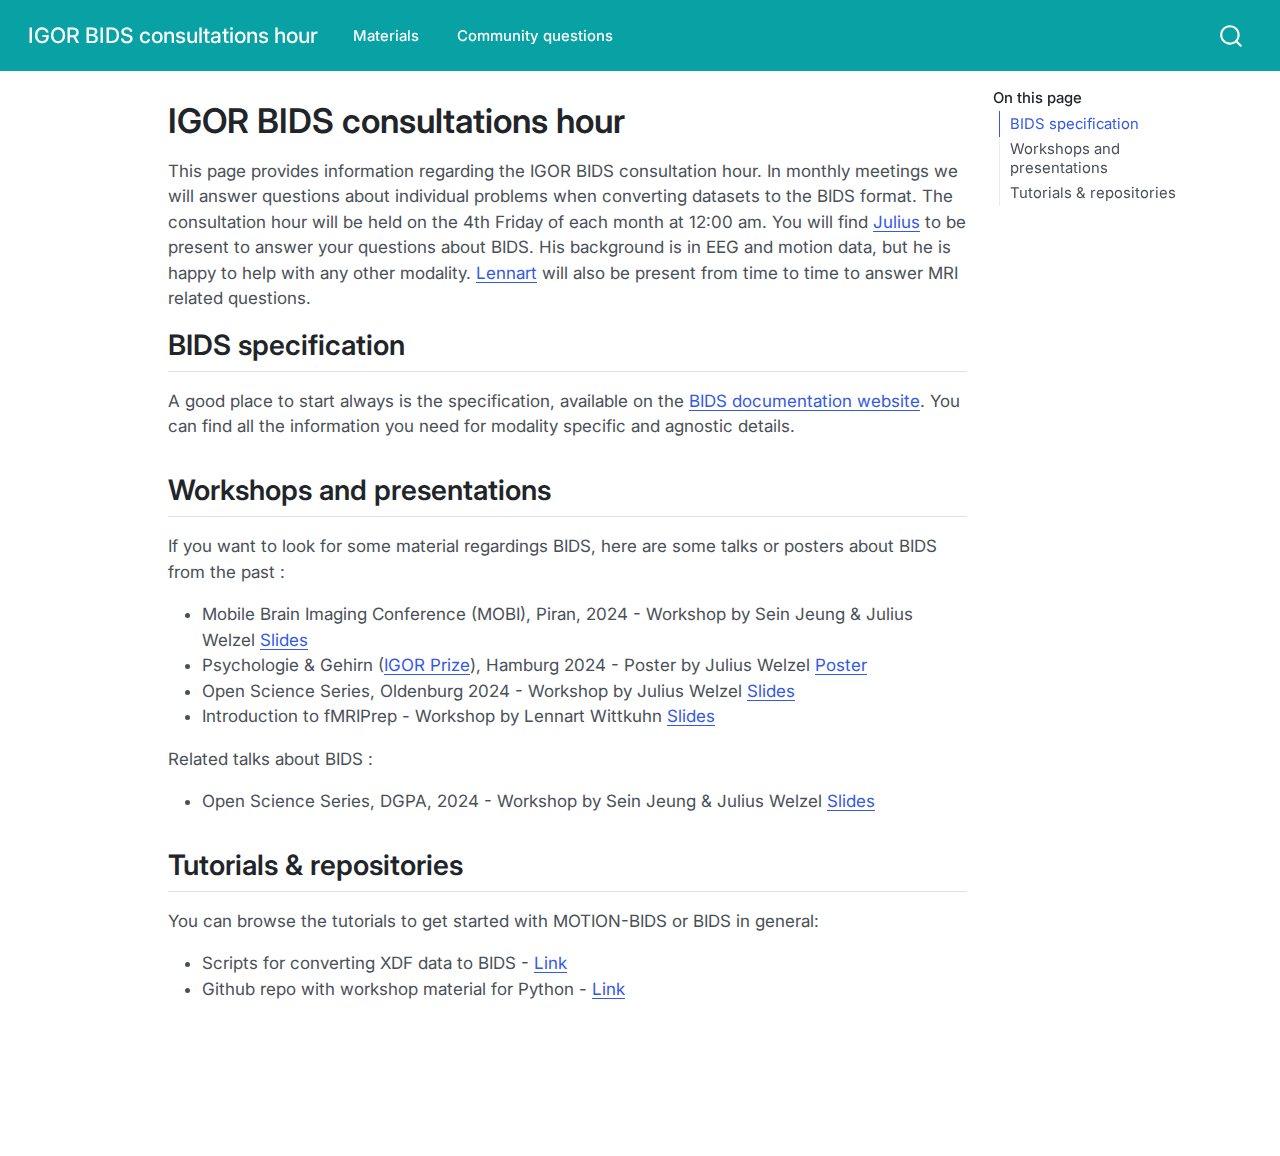
==== index.html @ b4b88645 "Built site for gh-pages" ====
<!DOCTYPE html>
<html xmlns="http://www.w3.org/1999/xhtml" lang="en" xml:lang="en"><head>

<meta charset="utf-8">
<meta name="generator" content="quarto-1.5.57">

<meta name="viewport" content="width=device-width, initial-scale=1.0, user-scalable=yes">


<title>IGOR BIDS consultations hour</title>
<style>
code{white-space: pre-wrap;}
span.smallcaps{font-variant: small-caps;}
div.columns{display: flex; gap: min(4vw, 1.5em);}
div.column{flex: auto; overflow-x: auto;}
div.hanging-indent{margin-left: 1.5em; text-indent: -1.5em;}
ul.task-list{list-style: none;}
ul.task-list li input[type="checkbox"] {
  width: 0.8em;
  margin: 0 0.8em 0.2em -1em; /* quarto-specific, see https://github.com/quarto-dev/quarto-cli/issues/4556 */ 
  vertical-align: middle;
}
</style>


<script src="site_libs/quarto-nav/quarto-nav.js"></script>
<script src="site_libs/quarto-nav/headroom.min.js"></script>
<script src="site_libs/clipboard/clipboard.min.js"></script>
<script src="site_libs/quarto-search/autocomplete.umd.js"></script>
<script src="site_libs/quarto-search/fuse.min.js"></script>
<script src="site_libs/quarto-search/quarto-search.js"></script>
<meta name="quarto:offset" content="./">
<script src="site_libs/quarto-html/quarto.js"></script>
<script src="site_libs/quarto-html/popper.min.js"></script>
<script src="site_libs/quarto-html/tippy.umd.min.js"></script>
<script src="site_libs/quarto-html/anchor.min.js"></script>
<link href="site_libs/quarto-html/tippy.css" rel="stylesheet">
<link href="site_libs/quarto-html/quarto-syntax-highlighting.css" rel="stylesheet" id="quarto-text-highlighting-styles">
<script src="site_libs/bootstrap/bootstrap.min.js"></script>
<link href="site_libs/bootstrap/bootstrap-icons.css" rel="stylesheet">
<link href="site_libs/bootstrap/bootstrap.min.css" rel="stylesheet" id="quarto-bootstrap" data-mode="light">
<script id="quarto-search-options" type="application/json">{
  "location": "navbar",
  "copy-button": false,
  "collapse-after": 3,
  "panel-placement": "end",
  "type": "overlay",
  "limit": 50,
  "keyboard-shortcut": [
    "f",
    "/",
    "s"
  ],
  "show-item-context": false,
  "language": {
    "search-no-results-text": "No results",
    "search-matching-documents-text": "matching documents",
    "search-copy-link-title": "Copy link to search",
    "search-hide-matches-text": "Hide additional matches",
    "search-more-match-text": "more match in this document",
    "search-more-matches-text": "more matches in this document",
    "search-clear-button-title": "Clear",
    "search-text-placeholder": "",
    "search-detached-cancel-button-title": "Cancel",
    "search-submit-button-title": "Submit",
    "search-label": "Search"
  }
}</script>


<link rel="stylesheet" href="styles.css">
</head>

<body class="nav-fixed">

<div id="quarto-search-results"></div>
  <header id="quarto-header" class="headroom fixed-top">
    <nav class="navbar navbar-expand-lg " data-bs-theme="dark">
      <div class="navbar-container container-fluid">
      <div class="navbar-brand-container mx-auto">
    <a class="navbar-brand" href="./index.html">
    <span class="navbar-title">IGOR BIDS consultations hour</span>
    </a>
  </div>
            <div id="quarto-search" class="" title="Search"></div>
          <button class="navbar-toggler" type="button" data-bs-toggle="collapse" data-bs-target="#navbarCollapse" aria-controls="navbarCollapse" role="menu" aria-expanded="false" aria-label="Toggle navigation" onclick="if (window.quartoToggleHeadroom) { window.quartoToggleHeadroom(); }">
  <span class="navbar-toggler-icon"></span>
</button>
          <div class="collapse navbar-collapse" id="navbarCollapse">
            <ul class="navbar-nav navbar-nav-scroll me-auto">
  <li class="nav-item">
    <a class="nav-link active" href="./index.html" aria-current="page"> 
<span class="menu-text">Materials</span></a>
  </li>  
  <li class="nav-item">
    <a class="nav-link" href="./qna.html"> 
<span class="menu-text">Community questions</span></a>
  </li>  
</ul>
          </div> <!-- /navcollapse -->
            <div class="quarto-navbar-tools">
</div>
      </div> <!-- /container-fluid -->
    </nav>
</header>
<!-- content -->
<div id="quarto-content" class="quarto-container page-columns page-rows-contents page-layout-article page-navbar">
<!-- sidebar -->
<!-- margin-sidebar -->
    <div id="quarto-margin-sidebar" class="sidebar margin-sidebar">
        <nav id="TOC" role="doc-toc" class="toc-active">
    <h2 id="toc-title">On this page</h2>
   
  <ul>
  <li><a href="#bids-specification" id="toc-bids-specification" class="nav-link active" data-scroll-target="#bids-specification">BIDS specification</a></li>
  <li><a href="#workshops-and-presentations" id="toc-workshops-and-presentations" class="nav-link" data-scroll-target="#workshops-and-presentations">Workshops and presentations</a></li>
  <li><a href="#tutorials-repositories" id="toc-tutorials-repositories" class="nav-link" data-scroll-target="#tutorials-repositories">Tutorials &amp; repositories</a></li>
  </ul>
</nav>
    </div>
<!-- main -->
<main class="content" id="quarto-document-content">

<header id="title-block-header" class="quarto-title-block default">
<div class="quarto-title">
<h1 class="title">IGOR BIDS consultations hour</h1>
</div>



<div class="quarto-title-meta">

    
  
    
  </div>
  


</header>


<p>This page provides information regarding the IGOR BIDS consultation hour. In monthly meetings we will answer questions about individual problems when converting datasets to the BIDS format. The consultation hour will be held on the 4th Friday of each month at 12:00 am. You will find <a href="https://juliuswelzel.github.io/welzel.github.io/">Julius</a> to be present to answer your questions about BIDS. His background is in EEG and motion data, but he is happy to help with any other modality. <a href="https://lennartwittkuhn.com/">Lennart</a> will also be present from time to time to answer MRI related questions.</p>
<section id="bids-specification" class="level2">
<h2 class="anchored" data-anchor-id="bids-specification">BIDS specification</h2>
<p>A good place to start always is the specification, available on the <a href="https://bids-specification.readthedocs.io">BIDS documentation website</a>. You can find all the information you need for modality specific and agnostic details.</p>
</section>
<section id="workshops-and-presentations" class="level2">
<h2 class="anchored" data-anchor-id="workshops-and-presentations">Workshops and presentations</h2>
<p>If you want to look for some material regardings BIDS, here are some talks or posters about BIDS from the past :</p>
<ul>
<li>Mobile Brain Imaging Conference (MOBI), Piran, 2024 - Workshop by Sein Jeung &amp; Julius Welzel <a href="slides/2406_ngmt_mobi.pdf">Slides</a></li>
<li>Psychologie &amp; Gehirn (<a href="https://www.dgps.de/fachgruppen/fgbi/aktivitaeten-der-fachgruppe/igor/">IGOR Prize</a>), Hamburg 2024 - Poster by Julius Welzel <a href="slides/08_welzel.pdf">Poster</a></li>
<li>Open Science Series, Oldenburg 2024 - Workshop by Julius Welzel <a href="slides/2405_bidsIntro_oldenburg_welzel.pdf">Slides</a></li>
<li>Introduction to fMRIPrep - Workshop by Lennart Wittkuhn <a href="https://lennartwittkuhn.com/talks/2019-07-12-talk-fmriprep-doeller.html">Slides</a></li>
</ul>
<p>Related talks about BIDS :</p>
<ul>
<li>Open Science Series, DGPA, 2024 - Workshop by Sein Jeung &amp; Julius Welzel <a href="slides/2410_dgpa_welzel_jeung.pdf">Slides</a></li>
</ul>
</section>
<section id="tutorials-repositories" class="level2">
<h2 class="anchored" data-anchor-id="tutorials-repositories">Tutorials &amp; repositories</h2>
<p>You can browse the tutorials to get started with MOTION-BIDS or BIDS in general:</p>
<ul>
<li>Scripts for converting XDF data to BIDS - <a href="https://github.com/sjeung/multimodal_XDF-to-BID">Link</a></li>
<li>Github repo with workshop material for Python - <a href="https://github.com/JuliusWelzel/bids_workshop">Link</a></li>
</ul>


</section>

</main> <!-- /main -->
<script id="quarto-html-after-body" type="application/javascript">
window.document.addEventListener("DOMContentLoaded", function (event) {
  const toggleBodyColorMode = (bsSheetEl) => {
    const mode = bsSheetEl.getAttribute("data-mode");
    const bodyEl = window.document.querySelector("body");
    if (mode === "dark") {
      bodyEl.classList.add("quarto-dark");
      bodyEl.classList.remove("quarto-light");
    } else {
      bodyEl.classList.add("quarto-light");
      bodyEl.classList.remove("quarto-dark");
    }
  }
  const toggleBodyColorPrimary = () => {
    const bsSheetEl = window.document.querySelector("link#quarto-bootstrap");
    if (bsSheetEl) {
      toggleBodyColorMode(bsSheetEl);
    }
  }
  toggleBodyColorPrimary();  
  const icon = "";
  const anchorJS = new window.AnchorJS();
  anchorJS.options = {
    placement: 'right',
    icon: icon
  };
  anchorJS.add('.anchored');
  const isCodeAnnotation = (el) => {
    for (const clz of el.classList) {
      if (clz.startsWith('code-annotation-')) {                     
        return true;
      }
    }
    return false;
  }
  const onCopySuccess = function(e) {
    // button target
    const button = e.trigger;
    // don't keep focus
    button.blur();
    // flash "checked"
    button.classList.add('code-copy-button-checked');
    var currentTitle = button.getAttribute("title");
    button.setAttribute("title", "Copied!");
    let tooltip;
    if (window.bootstrap) {
      button.setAttribute("data-bs-toggle", "tooltip");
      button.setAttribute("data-bs-placement", "left");
      button.setAttribute("data-bs-title", "Copied!");
      tooltip = new bootstrap.Tooltip(button, 
        { trigger: "manual", 
          customClass: "code-copy-button-tooltip",
          offset: [0, -8]});
      tooltip.show();    
    }
    setTimeout(function() {
      if (tooltip) {
        tooltip.hide();
        button.removeAttribute("data-bs-title");
        button.removeAttribute("data-bs-toggle");
        button.removeAttribute("data-bs-placement");
      }
      button.setAttribute("title", currentTitle);
      button.classList.remove('code-copy-button-checked');
    }, 1000);
    // clear code selection
    e.clearSelection();
  }
  const getTextToCopy = function(trigger) {
      const codeEl = trigger.previousElementSibling.cloneNode(true);
      for (const childEl of codeEl.children) {
        if (isCodeAnnotation(childEl)) {
          childEl.remove();
        }
      }
      return codeEl.innerText;
  }
  const clipboard = new window.ClipboardJS('.code-copy-button:not([data-in-quarto-modal])', {
    text: getTextToCopy
  });
  clipboard.on('success', onCopySuccess);
  if (window.document.getElementById('quarto-embedded-source-code-modal')) {
    // For code content inside modals, clipBoardJS needs to be initialized with a container option
    // TODO: Check when it could be a function (https://github.com/zenorocha/clipboard.js/issues/860)
    const clipboardModal = new window.ClipboardJS('.code-copy-button[data-in-quarto-modal]', {
      text: getTextToCopy,
      container: window.document.getElementById('quarto-embedded-source-code-modal')
    });
    clipboardModal.on('success', onCopySuccess);
  }
    var localhostRegex = new RegExp(/^(?:http|https):\/\/localhost\:?[0-9]*\//);
    var mailtoRegex = new RegExp(/^mailto:/);
      var filterRegex = new RegExp("https:\/\/JuliusWelzel\.github\.io\/igor_bids_consultation\/");
    var isInternal = (href) => {
        return filterRegex.test(href) || localhostRegex.test(href) || mailtoRegex.test(href);
    }
    // Inspect non-navigation links and adorn them if external
 	var links = window.document.querySelectorAll('a[href]:not(.nav-link):not(.navbar-brand):not(.toc-action):not(.sidebar-link):not(.sidebar-item-toggle):not(.pagination-link):not(.no-external):not([aria-hidden]):not(.dropdown-item):not(.quarto-navigation-tool):not(.about-link)');
    for (var i=0; i<links.length; i++) {
      const link = links[i];
      if (!isInternal(link.href)) {
        // undo the damage that might have been done by quarto-nav.js in the case of
        // links that we want to consider external
        if (link.dataset.originalHref !== undefined) {
          link.href = link.dataset.originalHref;
        }
      }
    }
  function tippyHover(el, contentFn, onTriggerFn, onUntriggerFn) {
    const config = {
      allowHTML: true,
      maxWidth: 500,
      delay: 100,
      arrow: false,
      appendTo: function(el) {
          return el.parentElement;
      },
      interactive: true,
      interactiveBorder: 10,
      theme: 'quarto',
      placement: 'bottom-start',
    };
    if (contentFn) {
      config.content = contentFn;
    }
    if (onTriggerFn) {
      config.onTrigger = onTriggerFn;
    }
    if (onUntriggerFn) {
      config.onUntrigger = onUntriggerFn;
    }
    window.tippy(el, config); 
  }
  const noterefs = window.document.querySelectorAll('a[role="doc-noteref"]');
  for (var i=0; i<noterefs.length; i++) {
    const ref = noterefs[i];
    tippyHover(ref, function() {
      // use id or data attribute instead here
      let href = ref.getAttribute('data-footnote-href') || ref.getAttribute('href');
      try { href = new URL(href).hash; } catch {}
      const id = href.replace(/^#\/?/, "");
      const note = window.document.getElementById(id);
      if (note) {
        return note.innerHTML;
      } else {
        return "";
      }
    });
  }
  const xrefs = window.document.querySelectorAll('a.quarto-xref');
  const processXRef = (id, note) => {
    // Strip column container classes
    const stripColumnClz = (el) => {
      el.classList.remove("page-full", "page-columns");
      if (el.children) {
        for (const child of el.children) {
          stripColumnClz(child);
        }
      }
    }
    stripColumnClz(note)
    if (id === null || id.startsWith('sec-')) {
      // Special case sections, only their first couple elements
      const container = document.createElement("div");
      if (note.children && note.children.length > 2) {
        container.appendChild(note.children[0].cloneNode(true));
        for (let i = 1; i < note.children.length; i++) {
          const child = note.children[i];
          if (child.tagName === "P" && child.innerText === "") {
            continue;
          } else {
            container.appendChild(child.cloneNode(true));
            break;
          }
        }
        if (window.Quarto?.typesetMath) {
          window.Quarto.typesetMath(container);
        }
        return container.innerHTML
      } else {
        if (window.Quarto?.typesetMath) {
          window.Quarto.typesetMath(note);
        }
        return note.innerHTML;
      }
    } else {
      // Remove any anchor links if they are present
      const anchorLink = note.querySelector('a.anchorjs-link');
      if (anchorLink) {
        anchorLink.remove();
      }
      if (window.Quarto?.typesetMath) {
        window.Quarto.typesetMath(note);
      }
      // TODO in 1.5, we should make sure this works without a callout special case
      if (note.classList.contains("callout")) {
        return note.outerHTML;
      } else {
        return note.innerHTML;
      }
    }
  }
  for (var i=0; i<xrefs.length; i++) {
    const xref = xrefs[i];
    tippyHover(xref, undefined, function(instance) {
      instance.disable();
      let url = xref.getAttribute('href');
      let hash = undefined; 
      if (url.startsWith('#')) {
        hash = url;
      } else {
        try { hash = new URL(url).hash; } catch {}
      }
      if (hash) {
        const id = hash.replace(/^#\/?/, "");
        const note = window.document.getElementById(id);
        if (note !== null) {
          try {
            const html = processXRef(id, note.cloneNode(true));
            instance.setContent(html);
          } finally {
            instance.enable();
            instance.show();
          }
        } else {
          // See if we can fetch this
          fetch(url.split('#')[0])
          .then(res => res.text())
          .then(html => {
            const parser = new DOMParser();
            const htmlDoc = parser.parseFromString(html, "text/html");
            const note = htmlDoc.getElementById(id);
            if (note !== null) {
              const html = processXRef(id, note);
              instance.setContent(html);
            } 
          }).finally(() => {
            instance.enable();
            instance.show();
          });
        }
      } else {
        // See if we can fetch a full url (with no hash to target)
        // This is a special case and we should probably do some content thinning / targeting
        fetch(url)
        .then(res => res.text())
        .then(html => {
          const parser = new DOMParser();
          const htmlDoc = parser.parseFromString(html, "text/html");
          const note = htmlDoc.querySelector('main.content');
          if (note !== null) {
            // This should only happen for chapter cross references
            // (since there is no id in the URL)
            // remove the first header
            if (note.children.length > 0 && note.children[0].tagName === "HEADER") {
              note.children[0].remove();
            }
            const html = processXRef(null, note);
            instance.setContent(html);
          } 
        }).finally(() => {
          instance.enable();
          instance.show();
        });
      }
    }, function(instance) {
    });
  }
      let selectedAnnoteEl;
      const selectorForAnnotation = ( cell, annotation) => {
        let cellAttr = 'data-code-cell="' + cell + '"';
        let lineAttr = 'data-code-annotation="' +  annotation + '"';
        const selector = 'span[' + cellAttr + '][' + lineAttr + ']';
        return selector;
      }
      const selectCodeLines = (annoteEl) => {
        const doc = window.document;
        const targetCell = annoteEl.getAttribute("data-target-cell");
        const targetAnnotation = annoteEl.getAttribute("data-target-annotation");
        const annoteSpan = window.document.querySelector(selectorForAnnotation(targetCell, targetAnnotation));
        const lines = annoteSpan.getAttribute("data-code-lines").split(",");
        const lineIds = lines.map((line) => {
          return targetCell + "-" + line;
        })
        let top = null;
        let height = null;
        let parent = null;
        if (lineIds.length > 0) {
            //compute the position of the single el (top and bottom and make a div)
            const el = window.document.getElementById(lineIds[0]);
            top = el.offsetTop;
            height = el.offsetHeight;
            parent = el.parentElement.parentElement;
          if (lineIds.length > 1) {
            const lastEl = window.document.getElementById(lineIds[lineIds.length - 1]);
            const bottom = lastEl.offsetTop + lastEl.offsetHeight;
            height = bottom - top;
          }
          if (top !== null && height !== null && parent !== null) {
            // cook up a div (if necessary) and position it 
            let div = window.document.getElementById("code-annotation-line-highlight");
            if (div === null) {
              div = window.document.createElement("div");
              div.setAttribute("id", "code-annotation-line-highlight");
              div.style.position = 'absolute';
              parent.appendChild(div);
            }
            div.style.top = top - 2 + "px";
            div.style.height = height + 4 + "px";
            div.style.left = 0;
            let gutterDiv = window.document.getElementById("code-annotation-line-highlight-gutter");
            if (gutterDiv === null) {
              gutterDiv = window.document.createElement("div");
              gutterDiv.setAttribute("id", "code-annotation-line-highlight-gutter");
              gutterDiv.style.position = 'absolute';
              const codeCell = window.document.getElementById(targetCell);
              const gutter = codeCell.querySelector('.code-annotation-gutter');
              gutter.appendChild(gutterDiv);
            }
            gutterDiv.style.top = top - 2 + "px";
            gutterDiv.style.height = height + 4 + "px";
          }
          selectedAnnoteEl = annoteEl;
        }
      };
      const unselectCodeLines = () => {
        const elementsIds = ["code-annotation-line-highlight", "code-annotation-line-highlight-gutter"];
        elementsIds.forEach((elId) => {
          const div = window.document.getElementById(elId);
          if (div) {
            div.remove();
          }
        });
        selectedAnnoteEl = undefined;
      };
        // Handle positioning of the toggle
    window.addEventListener(
      "resize",
      throttle(() => {
        elRect = undefined;
        if (selectedAnnoteEl) {
          selectCodeLines(selectedAnnoteEl);
        }
      }, 10)
    );
    function throttle(fn, ms) {
    let throttle = false;
    let timer;
      return (...args) => {
        if(!throttle) { // first call gets through
            fn.apply(this, args);
            throttle = true;
        } else { // all the others get throttled
            if(timer) clearTimeout(timer); // cancel #2
            timer = setTimeout(() => {
              fn.apply(this, args);
              timer = throttle = false;
            }, ms);
        }
      };
    }
      // Attach click handler to the DT
      const annoteDls = window.document.querySelectorAll('dt[data-target-cell]');
      for (const annoteDlNode of annoteDls) {
        annoteDlNode.addEventListener('click', (event) => {
          const clickedEl = event.target;
          if (clickedEl !== selectedAnnoteEl) {
            unselectCodeLines();
            const activeEl = window.document.querySelector('dt[data-target-cell].code-annotation-active');
            if (activeEl) {
              activeEl.classList.remove('code-annotation-active');
            }
            selectCodeLines(clickedEl);
            clickedEl.classList.add('code-annotation-active');
          } else {
            // Unselect the line
            unselectCodeLines();
            clickedEl.classList.remove('code-annotation-active');
          }
        });
      }
  const findCites = (el) => {
    const parentEl = el.parentElement;
    if (parentEl) {
      const cites = parentEl.dataset.cites;
      if (cites) {
        return {
          el,
          cites: cites.split(' ')
        };
      } else {
        return findCites(el.parentElement)
      }
    } else {
      return undefined;
    }
  };
  var bibliorefs = window.document.querySelectorAll('a[role="doc-biblioref"]');
  for (var i=0; i<bibliorefs.length; i++) {
    const ref = bibliorefs[i];
    const citeInfo = findCites(ref);
    if (citeInfo) {
      tippyHover(citeInfo.el, function() {
        var popup = window.document.createElement('div');
        citeInfo.cites.forEach(function(cite) {
          var citeDiv = window.document.createElement('div');
          citeDiv.classList.add('hanging-indent');
          citeDiv.classList.add('csl-entry');
          var biblioDiv = window.document.getElementById('ref-' + cite);
          if (biblioDiv) {
            citeDiv.innerHTML = biblioDiv.innerHTML;
          }
          popup.appendChild(citeDiv);
        });
        return popup.innerHTML;
      });
    }
  }
});
</script>
</div> <!-- /content -->




</body></html>
---- site_libs/quarto-html/tippy.css ----
.tippy-box[data-animation=fade][data-state=hidden]{opacity:0}[data-tippy-root]{max-width:calc(100vw - 10px)}.tippy-box{position:relative;background-color:#333;color:#fff;border-radius:4px;font-size:14px;line-height:1.4;white-space:normal;outline:0;transition-property:transform,visibility,opacity}.tippy-box[data-placement^=top]>.tippy-arrow{bottom:0}.tippy-box[data-placement^=top]>.tippy-arrow:before{bottom:-7px;left:0;border-width:8px 8px 0;border-top-color:initial;transform-origin:center top}.tippy-box[data-placement^=bottom]>.tippy-arrow{top:0}.tippy-box[data-placement^=bottom]>.tippy-arrow:before{top:-7px;left:0;border-width:0 8px 8px;border-bottom-color:initial;transform-origin:center bottom}.tippy-box[data-placement^=left]>.tippy-arrow{right:0}.tippy-box[data-placement^=left]>.tippy-arrow:before{border-width:8px 0 8px 8px;border-left-color:initial;right:-7px;transform-origin:center left}.tippy-box[data-placement^=right]>.tippy-arrow{left:0}.tippy-box[data-placement^=right]>.tippy-arrow:before{left:-7px;border-width:8px 8px 8px 0;border-right-color:initial;transform-origin:center right}.tippy-box[data-inertia][data-state=visible]{transition-timing-function:cubic-bezier(.54,1.5,.38,1.11)}.tippy-arrow{width:16px;height:16px;color:#333}.tippy-arrow:before{content:"";position:absolute;border-color:transparent;border-style:solid}.tippy-content{position:relative;padding:5px 9px;z-index:1}
---- site_libs/quarto-html/quarto-syntax-highlighting.css ----
/* quarto syntax highlight colors */
:root {
  --quarto-hl-ot-color: #003B4F;
  --quarto-hl-at-color: #657422;
  --quarto-hl-ss-color: #20794D;
  --quarto-hl-an-color: #5E5E5E;
  --quarto-hl-fu-color: #4758AB;
  --quarto-hl-st-color: #20794D;
  --quarto-hl-cf-color: #003B4F;
  --quarto-hl-op-color: #5E5E5E;
  --quarto-hl-er-color: #AD0000;
  --quarto-hl-bn-color: #AD0000;
  --quarto-hl-al-color: #AD0000;
  --quarto-hl-va-color: #111111;
  --quarto-hl-bu-color: inherit;
  --quarto-hl-ex-color: inherit;
  --quarto-hl-pp-color: #AD0000;
  --quarto-hl-in-color: #5E5E5E;
  --quarto-hl-vs-color: #20794D;
  --quarto-hl-wa-color: #5E5E5E;
  --quarto-hl-do-color: #5E5E5E;
  --quarto-hl-im-color: #00769E;
  --quarto-hl-ch-color: #20794D;
  --quarto-hl-dt-color: #AD0000;
  --quarto-hl-fl-color: #AD0000;
  --quarto-hl-co-color: #5E5E5E;
  --quarto-hl-cv-color: #5E5E5E;
  --quarto-hl-cn-color: #8f5902;
  --quarto-hl-sc-color: #5E5E5E;
  --quarto-hl-dv-color: #AD0000;
  --quarto-hl-kw-color: #003B4F;
}

/* other quarto variables */
:root {
  --quarto-font-monospace: SFMono-Regular, Menlo, Monaco, Consolas, "Liberation Mono", "Courier New", monospace;
}

pre > code.sourceCode > span {
  color: #003B4F;
}

code span {
  color: #003B4F;
}

code.sourceCode > span {
  color: #003B4F;
}

div.sourceCode,
div.sourceCode pre.sourceCode {
  color: #003B4F;
}

code span.ot {
  color: #003B4F;
  font-style: inherit;
}

code span.at {
  color: #657422;
  font-style: inherit;
}

code span.ss {
  color: #20794D;
  font-style: inherit;
}

code span.an {
  color: #5E5E5E;
  font-style: inherit;
}

code span.fu {
  color: #4758AB;
  font-style: inherit;
}

code span.st {
  color: #20794D;
  font-style: inherit;
}

code span.cf {
  color: #003B4F;
  font-weight: bold;
  font-style: inherit;
}

code span.op {
  color: #5E5E5E;
  font-style: inherit;
}

code span.er {
  color: #AD0000;
  font-style: inherit;
}

code span.bn {
  color: #AD0000;
  font-style: inherit;
}

code span.al {
  color: #AD0000;
  font-style: inherit;
}

code span.va {
  color: #111111;
  font-style: inherit;
}

code span.bu {
  font-style: inherit;
}

code span.ex {
  font-style: inherit;
}

code span.pp {
  color: #AD0000;
  font-style: inherit;
}

code span.in {
  color: #5E5E5E;
  font-style: inherit;
}

code span.vs {
  color: #20794D;
  font-style: inherit;
}

code span.wa {
  color: #5E5E5E;
  font-style: italic;
}

code span.do {
  color: #5E5E5E;
  font-style: italic;
}

code span.im {
  color: #00769E;
  font-style: inherit;
}

code span.ch {
  color: #20794D;
  font-style: inherit;
}

code span.dt {
  color: #AD0000;
  font-style: inherit;
}

code span.fl {
  color: #AD0000;
  font-style: inherit;
}

code span.co {
  color: #5E5E5E;
  font-style: inherit;
}

code span.cv {
  color: #5E5E5E;
  font-style: italic;
}

code span.cn {
  color: #8f5902;
  font-style: inherit;
}

code span.sc {
  color: #5E5E5E;
  font-style: inherit;
}

code span.dv {
  color: #AD0000;
  font-style: inherit;
}

code span.kw {
  color: #003B4F;
  font-weight: bold;
  font-style: inherit;
}

.prevent-inlining {
  content: "</";
}

/*# sourceMappingURL=debc5d5d77c3f9108843748ff7464032.css.map */
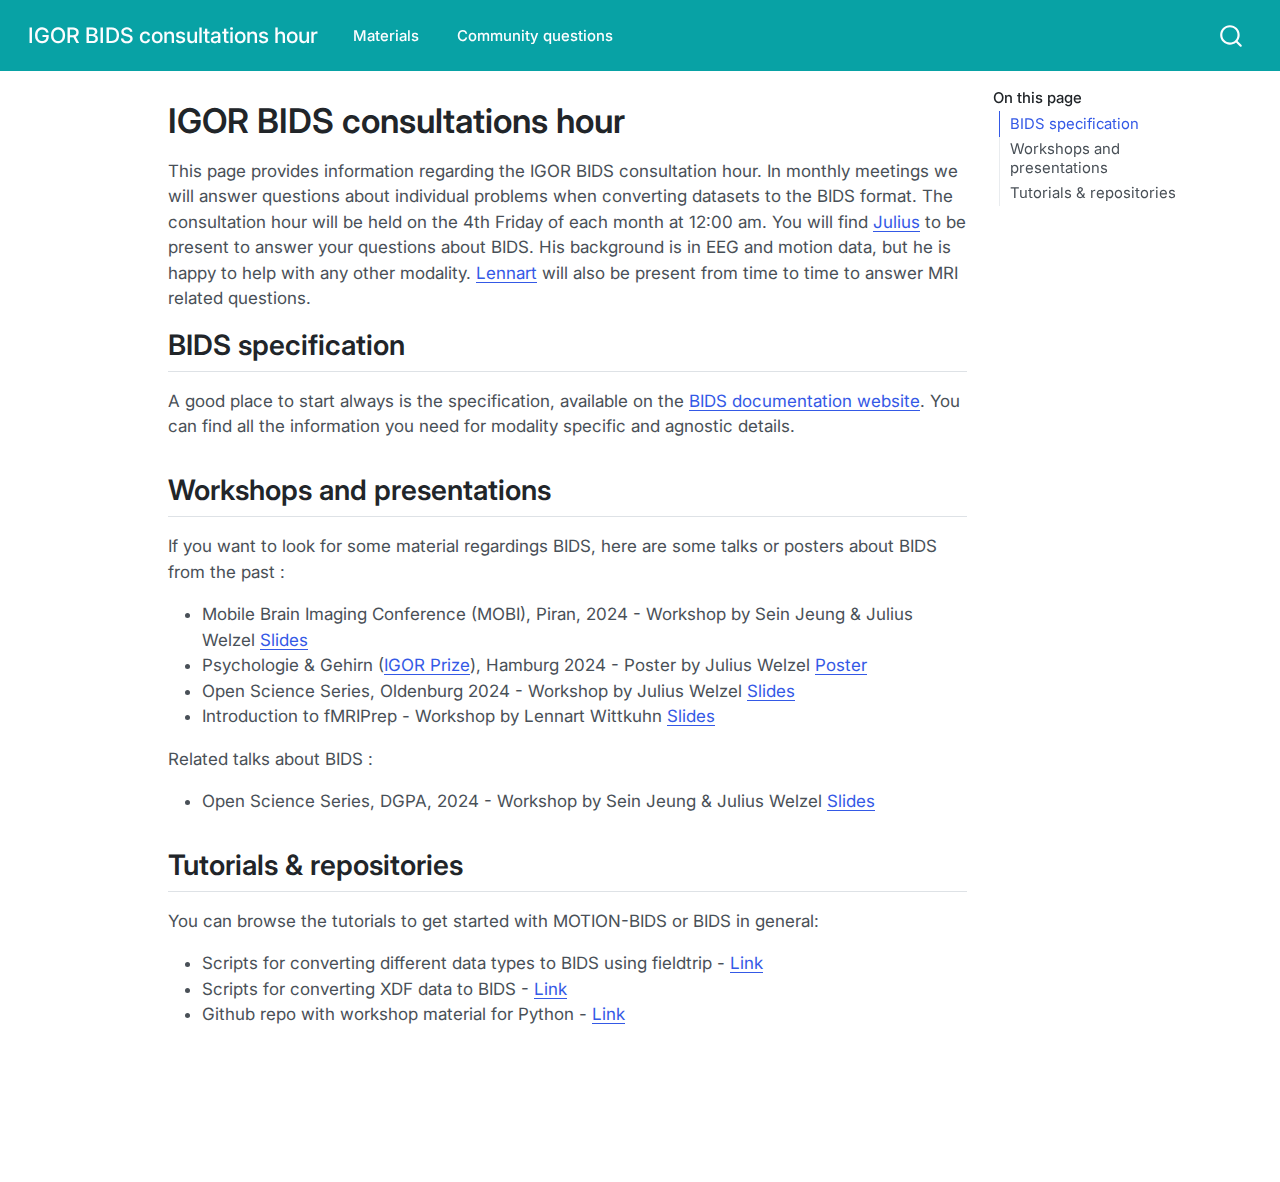
==== commit e1dd736f: "Built site for gh-pages" ====
--- a/index.html
+++ b/index.html
@@ -163,6 +163,7 @@
 <h2 class="anchored" data-anchor-id="tutorials-repositories">Tutorials &amp; repositories</h2>
 <p>You can browse the tutorials to get started with MOTION-BIDS or BIDS in general:</p>
 <ul>
+<li>Scripts for converting different data types to BIDS using fieldtrip - <a href="https://www.fieldtriptoolbox.org/getting_started/bids/">Link</a></li>
 <li>Scripts for converting XDF data to BIDS - <a href="https://github.com/sjeung/multimodal_XDF-to-BID">Link</a></li>
 <li>Github repo with workshop material for Python - <a href="https://github.com/JuliusWelzel/bids_workshop">Link</a></li>
 </ul>
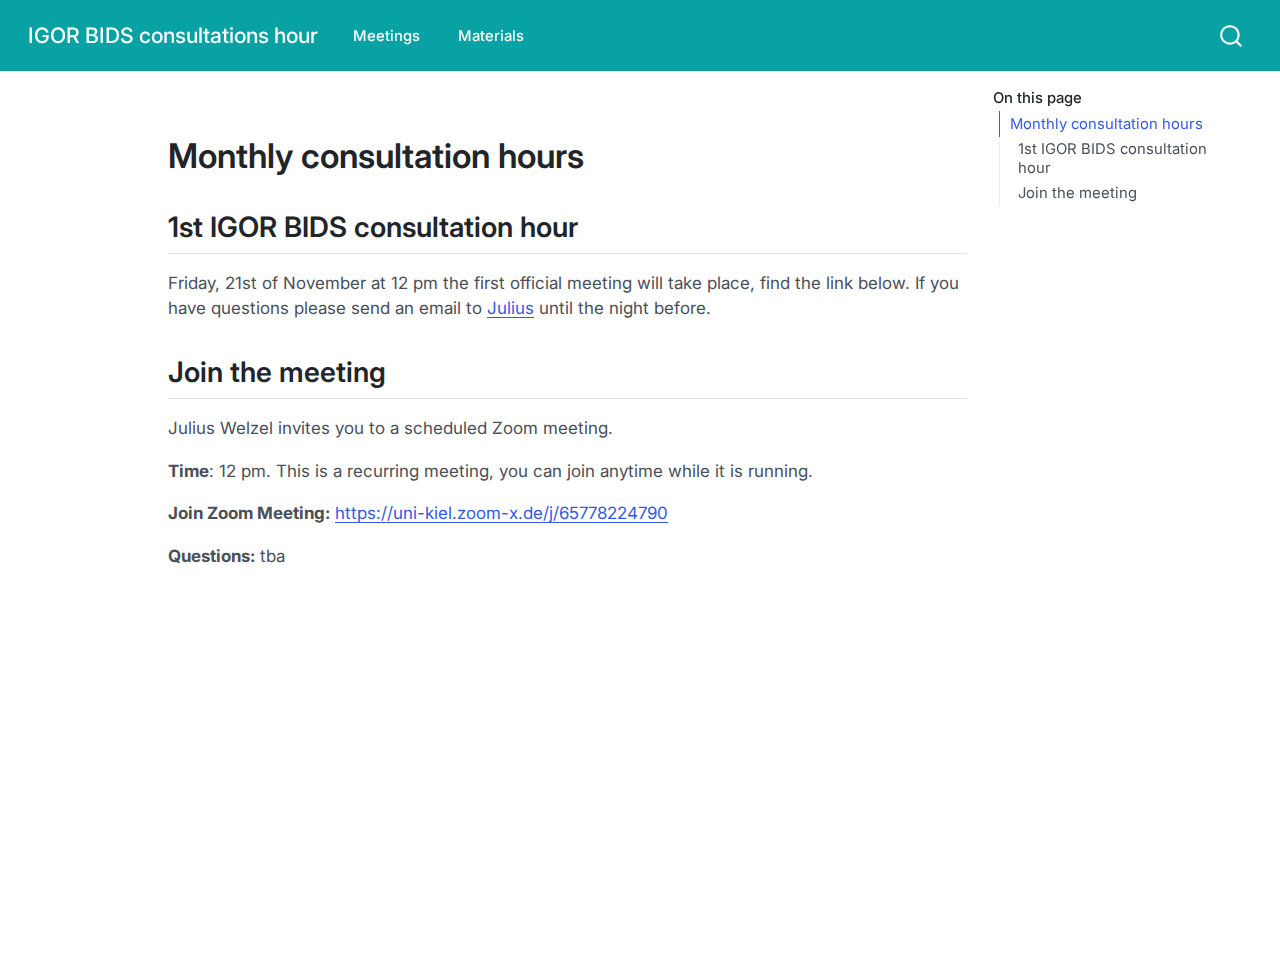
==== commit 215bbe2b: "Built site for gh-pages" ====
--- a/index.html
+++ b/index.html
@@ -90,11 +90,11 @@
             <ul class="navbar-nav navbar-nav-scroll me-auto">
   <li class="nav-item">
     <a class="nav-link active" href="./index.html" aria-current="page"> 
-<span class="menu-text">Materials</span></a>
+<span class="menu-text">Meetings</span></a>
   </li>  
   <li class="nav-item">
-    <a class="nav-link" href="./qna.html"> 
-<span class="menu-text">Community questions</span></a>
+    <a class="nav-link" href="./materials.html"> 
+<span class="menu-text">Materials</span></a>
   </li>  
 </ul>
           </div> <!-- /navcollapse -->
@@ -112,63 +112,35 @@
     <h2 id="toc-title">On this page</h2>
    
   <ul>
-  <li><a href="#bids-specification" id="toc-bids-specification" class="nav-link active" data-scroll-target="#bids-specification">BIDS specification</a></li>
-  <li><a href="#workshops-and-presentations" id="toc-workshops-and-presentations" class="nav-link" data-scroll-target="#workshops-and-presentations">Workshops and presentations</a></li>
-  <li><a href="#tutorials-repositories" id="toc-tutorials-repositories" class="nav-link" data-scroll-target="#tutorials-repositories">Tutorials &amp; repositories</a></li>
+  <li><a href="#monthly-consultation-hours" id="toc-monthly-consultation-hours" class="nav-link active" data-scroll-target="#monthly-consultation-hours">Monthly consultation hours</a>
+  <ul class="collapse">
+  <li><a href="#st-igor-bids-consultation-hour" id="toc-st-igor-bids-consultation-hour" class="nav-link" data-scroll-target="#st-igor-bids-consultation-hour">1st IGOR BIDS consultation hour</a></li>
+  <li><a href="#sec-zoomlink" id="toc-sec-zoomlink" class="nav-link" data-scroll-target="#sec-zoomlink">Join the meeting</a></li>
+  </ul></li>
   </ul>
 </nav>
     </div>
 <!-- main -->
 <main class="content" id="quarto-document-content">
 
-<header id="title-block-header" class="quarto-title-block default">
-<div class="quarto-title">
-<h1 class="title">IGOR BIDS consultations hour</h1>
-</div>
-
-
-
-<div class="quarto-title-meta">
-
-    
-  
-    
-  </div>
-  
-
-
-</header>
-
-
-<p>This page provides information regarding the IGOR BIDS consultation hour. In monthly meetings we will answer questions about individual problems when converting datasets to the BIDS format. The consultation hour will be held on the 4th Friday of each month at 12:00 am. You will find <a href="https://juliuswelzel.github.io/welzel.github.io/">Julius</a> to be present to answer your questions about BIDS. His background is in EEG and motion data, but he is happy to help with any other modality. <a href="https://lennartwittkuhn.com/">Lennart</a> will also be present from time to time to answer MRI related questions.</p>
-<section id="bids-specification" class="level2">
-<h2 class="anchored" data-anchor-id="bids-specification">BIDS specification</h2>
-<p>A good place to start always is the specification, available on the <a href="https://bids-specification.readthedocs.io">BIDS documentation website</a>. You can find all the information you need for modality specific and agnostic details.</p>
+
+
+
+<section id="monthly-consultation-hours" class="level1">
+<h1>Monthly consultation hours</h1>
+<section id="st-igor-bids-consultation-hour" class="level2">
+<h2 class="anchored" data-anchor-id="st-igor-bids-consultation-hour">1st IGOR BIDS consultation hour</h2>
+<p>Friday, 21st of November at 12 pm the first official meeting will take place, find the link below. If you have questions please send an email to <a href="mailto:j.welzel@neuologie.uni-kiel.de?subject=%5BIGOR%20BIDS%5D">Julius</a> until the night before.</p>
 </section>
-<section id="workshops-and-presentations" class="level2">
-<h2 class="anchored" data-anchor-id="workshops-and-presentations">Workshops and presentations</h2>
-<p>If you want to look for some material regardings BIDS, here are some talks or posters about BIDS from the past :</p>
-<ul>
-<li>Mobile Brain Imaging Conference (MOBI), Piran, 2024 - Workshop by Sein Jeung &amp; Julius Welzel <a href="slides/2406_ngmt_mobi.pdf">Slides</a></li>
-<li>Psychologie &amp; Gehirn (<a href="https://www.dgps.de/fachgruppen/fgbi/aktivitaeten-der-fachgruppe/igor/">IGOR Prize</a>), Hamburg 2024 - Poster by Julius Welzel <a href="slides/08_welzel.pdf">Poster</a></li>
-<li>Open Science Series, Oldenburg 2024 - Workshop by Julius Welzel <a href="slides/2405_bidsIntro_oldenburg_welzel.pdf">Slides</a></li>
-<li>Introduction to fMRIPrep - Workshop by Lennart Wittkuhn <a href="https://lennartwittkuhn.com/talks/2019-07-12-talk-fmriprep-doeller.html">Slides</a></li>
-</ul>
-<p>Related talks about BIDS :</p>
-<ul>
-<li>Open Science Series, DGPA, 2024 - Workshop by Sein Jeung &amp; Julius Welzel <a href="slides/2410_dgpa_welzel_jeung.pdf">Slides</a></li>
-</ul>
+<section id="sec-zoomlink" class="level2">
+<h2 class="anchored" data-anchor-id="sec-zoomlink">Join the meeting</h2>
+<p>Julius Welzel invites you to a scheduled Zoom meeting.</p>
+<p><strong>Time</strong>: 12 pm. This is a recurring meeting, you can join anytime while it is running.</p>
+<p><strong>Join Zoom Meeting:</strong> <a href="https://uni-kiel.zoom-x.de/j/65778224790">https://uni-kiel.zoom-x.de/j/65778224790</a></p>
+<p><strong>Questions:</strong> tba</p>
+
+
 </section>
-<section id="tutorials-repositories" class="level2">
-<h2 class="anchored" data-anchor-id="tutorials-repositories">Tutorials &amp; repositories</h2>
-<p>You can browse the tutorials to get started with MOTION-BIDS or BIDS in general:</p>
-<ul>
-<li>Scripts for converting different data types to BIDS using fieldtrip - <a href="https://www.fieldtriptoolbox.org/getting_started/bids/">Link</a></li>
-<li>Scripts for converting XDF data to BIDS - <a href="https://github.com/sjeung/multimodal_XDF-to-BID">Link</a></li>
-<li>Github repo with workshop material for Python - <a href="https://github.com/JuliusWelzel/bids_workshop">Link</a></li>
-</ul>
-
-
 </section>
 
 </main> <!-- /main -->
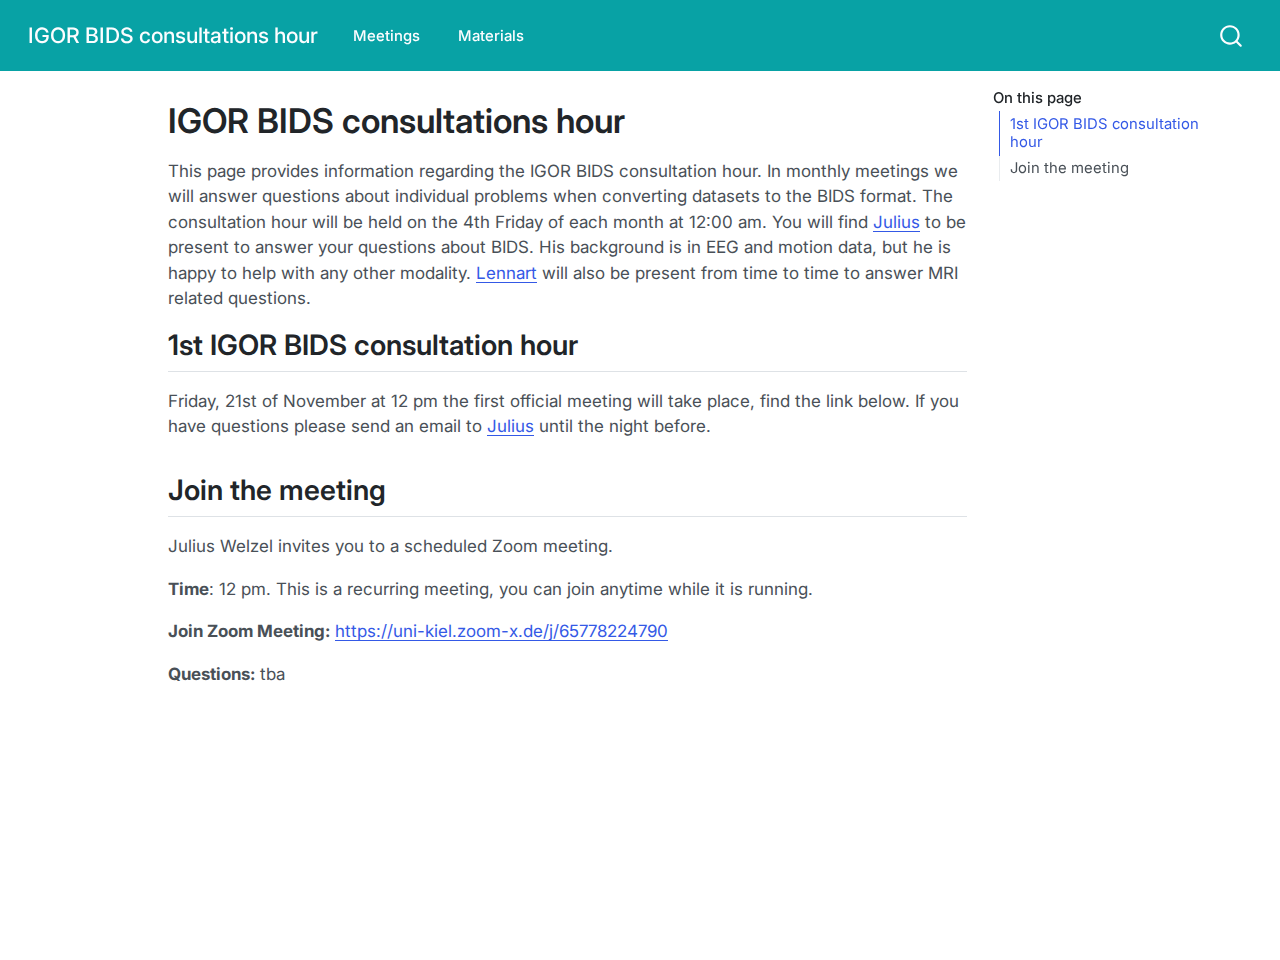
==== commit ddc270da: "Built site for gh-pages" ====
--- a/index.html
+++ b/index.html
@@ -112,22 +112,34 @@
     <h2 id="toc-title">On this page</h2>
    
   <ul>
-  <li><a href="#monthly-consultation-hours" id="toc-monthly-consultation-hours" class="nav-link active" data-scroll-target="#monthly-consultation-hours">Monthly consultation hours</a>
-  <ul class="collapse">
-  <li><a href="#st-igor-bids-consultation-hour" id="toc-st-igor-bids-consultation-hour" class="nav-link" data-scroll-target="#st-igor-bids-consultation-hour">1st IGOR BIDS consultation hour</a></li>
+  <li><a href="#st-igor-bids-consultation-hour" id="toc-st-igor-bids-consultation-hour" class="nav-link active" data-scroll-target="#st-igor-bids-consultation-hour">1st IGOR BIDS consultation hour</a></li>
   <li><a href="#sec-zoomlink" id="toc-sec-zoomlink" class="nav-link" data-scroll-target="#sec-zoomlink">Join the meeting</a></li>
-  </ul></li>
   </ul>
 </nav>
     </div>
 <!-- main -->
 <main class="content" id="quarto-document-content">
 
-
-
-
-<section id="monthly-consultation-hours" class="level1">
-<h1>Monthly consultation hours</h1>
+<header id="title-block-header" class="quarto-title-block default">
+<div class="quarto-title">
+<h1 class="title">IGOR BIDS consultations hour</h1>
+</div>
+
+
+
+<div class="quarto-title-meta">
+
+    
+  
+    
+  </div>
+  
+
+
+</header>
+
+
+<p>This page provides information regarding the IGOR BIDS consultation hour. In monthly meetings we will answer questions about individual problems when converting datasets to the BIDS format. The consultation hour will be held on the 4th Friday of each month at 12:00 am. You will find <a href="https://juliuswelzel.github.io/welzel.github.io/">Julius</a> to be present to answer your questions about BIDS. His background is in EEG and motion data, but he is happy to help with any other modality. <a href="https://lennartwittkuhn.com/">Lennart</a> will also be present from time to time to answer MRI related questions.</p>
 <section id="st-igor-bids-consultation-hour" class="level2">
 <h2 class="anchored" data-anchor-id="st-igor-bids-consultation-hour">1st IGOR BIDS consultation hour</h2>
 <p>Friday, 21st of November at 12 pm the first official meeting will take place, find the link below. If you have questions please send an email to <a href="mailto:j.welzel@neuologie.uni-kiel.de?subject=%5BIGOR%20BIDS%5D">Julius</a> until the night before.</p>
@@ -140,7 +152,6 @@
 <p><strong>Questions:</strong> tba</p>
 
 
-</section>
 </section>
 
 </main> <!-- /main -->
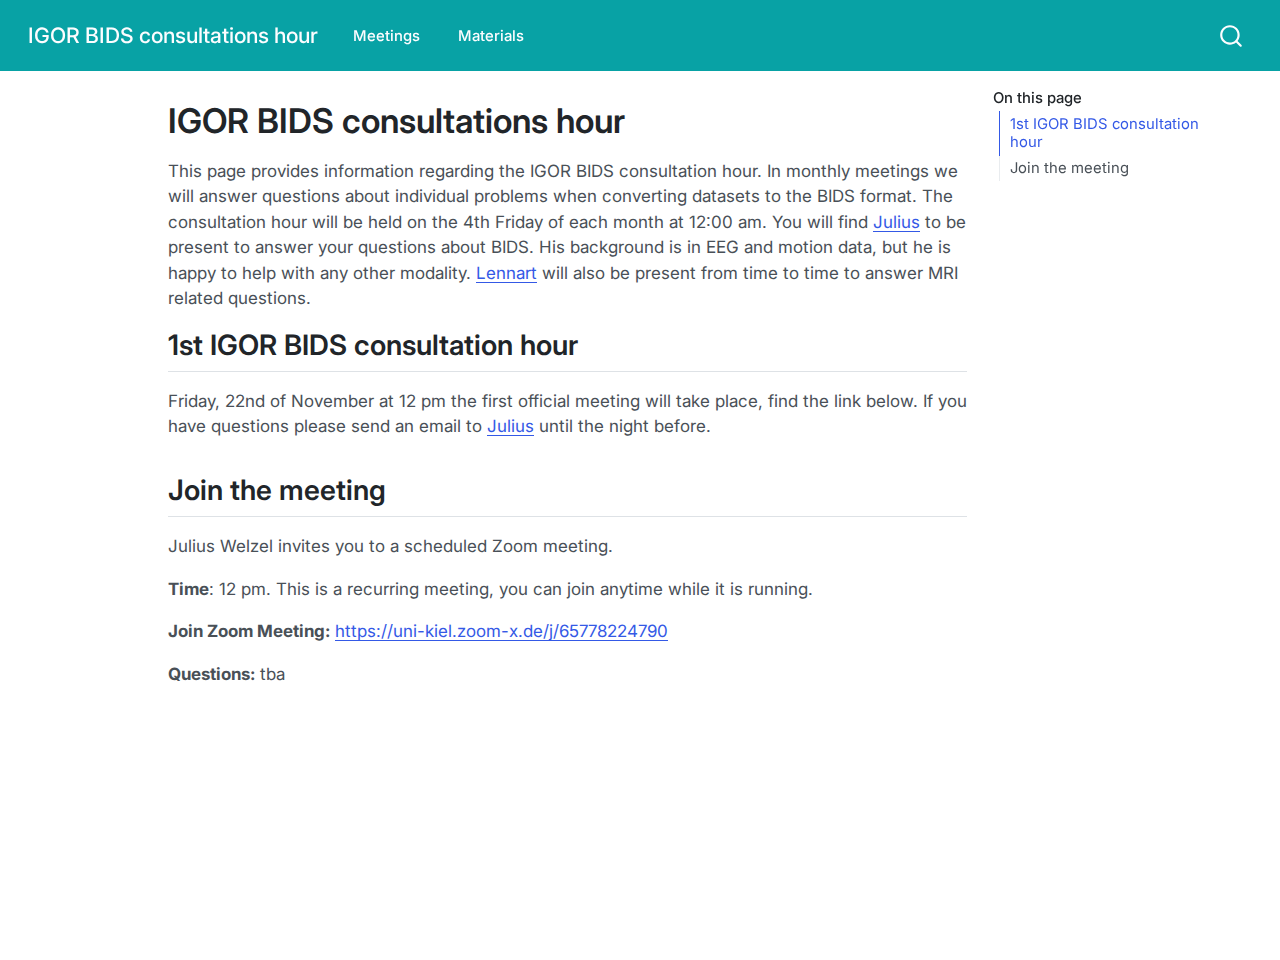
==== commit 183fdf50: "Built site for gh-pages" ====
--- a/index.html
+++ b/index.html
@@ -142,7 +142,7 @@
 <p>This page provides information regarding the IGOR BIDS consultation hour. In monthly meetings we will answer questions about individual problems when converting datasets to the BIDS format. The consultation hour will be held on the 4th Friday of each month at 12:00 am. You will find <a href="https://juliuswelzel.github.io/welzel.github.io/">Julius</a> to be present to answer your questions about BIDS. His background is in EEG and motion data, but he is happy to help with any other modality. <a href="https://lennartwittkuhn.com/">Lennart</a> will also be present from time to time to answer MRI related questions.</p>
 <section id="st-igor-bids-consultation-hour" class="level2">
 <h2 class="anchored" data-anchor-id="st-igor-bids-consultation-hour">1st IGOR BIDS consultation hour</h2>
-<p>Friday, 21st of November at 12 pm the first official meeting will take place, find the link below. If you have questions please send an email to <a href="mailto:j.welzel@neuologie.uni-kiel.de?subject=%5BIGOR%20BIDS%5D">Julius</a> until the night before.</p>
+<p>Friday, 22nd of November at 12 pm the first official meeting will take place, find the link below. If you have questions please send an email to <a href="mailto:j.welzel@neuologie.uni-kiel.de?subject=%5BIGOR%20BIDS%5D">Julius</a> until the night before.</p>
 </section>
 <section id="sec-zoomlink" class="level2">
 <h2 class="anchored" data-anchor-id="sec-zoomlink">Join the meeting</h2>
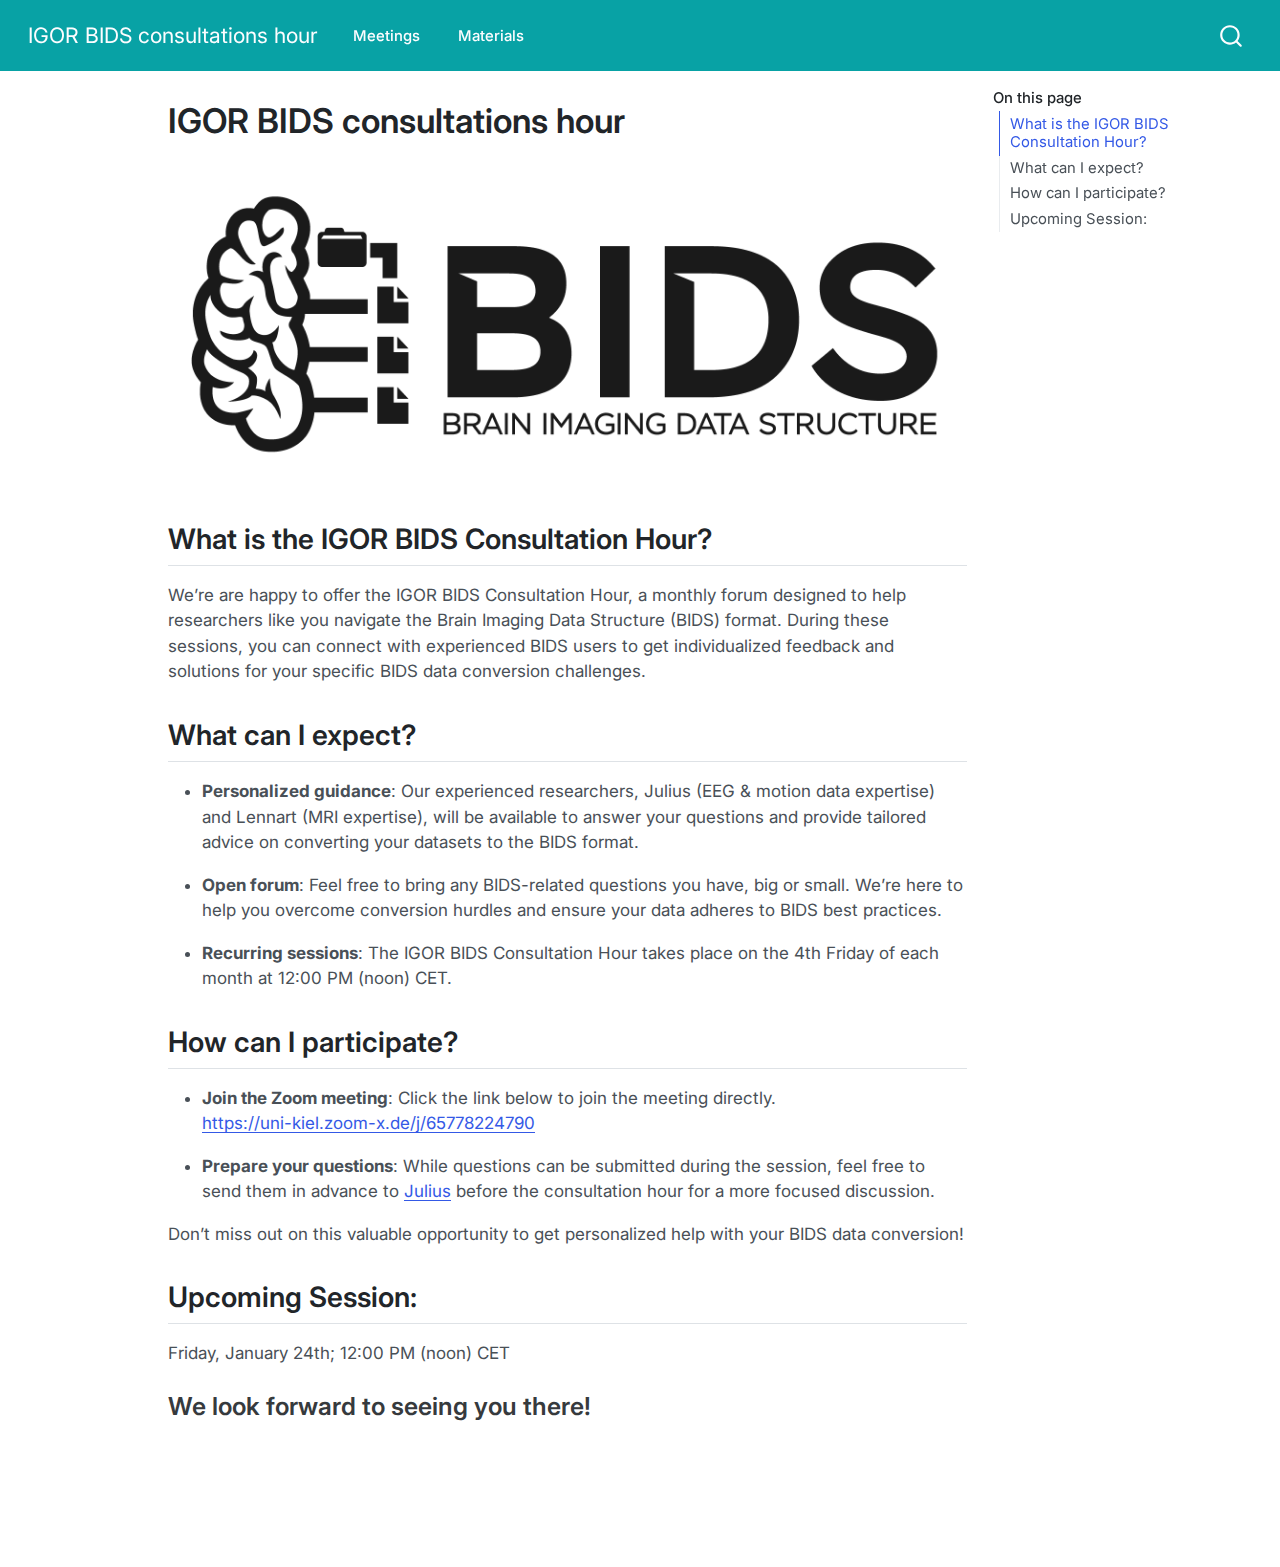
==== commit 4dee82aa: "Built site for gh-pages" ====
--- a/index.html
+++ b/index.html
@@ -2,7 +2,7 @@
 <html xmlns="http://www.w3.org/1999/xhtml" lang="en" xml:lang="en"><head>
 
 <meta charset="utf-8">
-<meta name="generator" content="quarto-1.5.57">
+<meta name="generator" content="quarto-1.6.40">
 
 <meta name="viewport" content="width=device-width, initial-scale=1.0, user-scalable=yes">
 
@@ -35,10 +35,10 @@
 <script src="site_libs/quarto-html/tippy.umd.min.js"></script>
 <script src="site_libs/quarto-html/anchor.min.js"></script>
 <link href="site_libs/quarto-html/tippy.css" rel="stylesheet">
-<link href="site_libs/quarto-html/quarto-syntax-highlighting.css" rel="stylesheet" id="quarto-text-highlighting-styles">
+<link href="site_libs/quarto-html/quarto-syntax-highlighting-549806ee2085284f45b00abea8c6df48.css" rel="stylesheet" id="quarto-text-highlighting-styles">
 <script src="site_libs/bootstrap/bootstrap.min.js"></script>
 <link href="site_libs/bootstrap/bootstrap-icons.css" rel="stylesheet">
-<link href="site_libs/bootstrap/bootstrap.min.css" rel="stylesheet" id="quarto-bootstrap" data-mode="light">
+<link href="site_libs/bootstrap/bootstrap-6948cda131ceb2e9db3287c7f7941ec2.min.css" rel="stylesheet" append-hash="true" id="quarto-bootstrap" data-mode="light">
 <script id="quarto-search-options" type="application/json">{
   "location": "navbar",
   "copy-button": false,
@@ -112,8 +112,13 @@
     <h2 id="toc-title">On this page</h2>
    
   <ul>
-  <li><a href="#st-igor-bids-consultation-hour" id="toc-st-igor-bids-consultation-hour" class="nav-link active" data-scroll-target="#st-igor-bids-consultation-hour">1st IGOR BIDS consultation hour</a></li>
-  <li><a href="#sec-zoomlink" id="toc-sec-zoomlink" class="nav-link" data-scroll-target="#sec-zoomlink">Join the meeting</a></li>
+  <li><a href="#what-is-the-igor-bids-consultation-hour" id="toc-what-is-the-igor-bids-consultation-hour" class="nav-link active" data-scroll-target="#what-is-the-igor-bids-consultation-hour">What is the IGOR BIDS Consultation Hour?</a></li>
+  <li><a href="#what-can-i-expect" id="toc-what-can-i-expect" class="nav-link" data-scroll-target="#what-can-i-expect">What can I expect?</a></li>
+  <li><a href="#how-can-i-participate" id="toc-how-can-i-participate" class="nav-link" data-scroll-target="#how-can-i-participate">How can I participate?</a></li>
+  <li><a href="#upcoming-session" id="toc-upcoming-session" class="nav-link" data-scroll-target="#upcoming-session">Upcoming Session:</a>
+  <ul class="collapse">
+  <li><a href="#we-look-forward-to-seeing-you-there" id="toc-we-look-forward-to-seeing-you-there" class="nav-link" data-scroll-target="#we-look-forward-to-seeing-you-there">We look forward to seeing you there!</a></li>
+  </ul></li>
   </ul>
 </nav>
     </div>
@@ -139,19 +144,35 @@
 </header>
 
 
-<p>This page provides information regarding the IGOR BIDS consultation hour. In monthly meetings we will answer questions about individual problems when converting datasets to the BIDS format. The consultation hour will be held on the 4th Friday of each month at 12:00 am. You will find <a href="https://juliuswelzel.github.io/welzel.github.io/">Julius</a> to be present to answer your questions about BIDS. His background is in EEG and motion data, but he is happy to help with any other modality. <a href="https://lennartwittkuhn.com/">Lennart</a> will also be present from time to time to answer MRI related questions.</p>
-<section id="st-igor-bids-consultation-hour" class="level2">
-<h2 class="anchored" data-anchor-id="st-igor-bids-consultation-hour">1st IGOR BIDS consultation hour</h2>
-<p>Friday, 22nd of November at 12 pm the first official meeting will take place, find the link below. If you have questions please send an email to <a href="mailto:j.welzel@neuologie.uni-kiel.de?subject=%5BIGOR%20BIDS%5D">Julius</a> until the night before.</p>
+<p><img src="BIDS_Logo.png" class="img-fluid"></p>
+<section id="what-is-the-igor-bids-consultation-hour" class="level2">
+<h2 class="anchored" data-anchor-id="what-is-the-igor-bids-consultation-hour">What is the IGOR BIDS Consultation Hour?</h2>
+<p>We’re are happy to offer the IGOR BIDS Consultation Hour, a monthly forum designed to help researchers like you navigate the Brain Imaging Data Structure (BIDS) format. During these sessions, you can connect with experienced BIDS users to get individualized feedback and solutions for your specific BIDS data conversion challenges.</p>
 </section>
-<section id="sec-zoomlink" class="level2">
-<h2 class="anchored" data-anchor-id="sec-zoomlink">Join the meeting</h2>
-<p>Julius Welzel invites you to a scheduled Zoom meeting.</p>
-<p><strong>Time</strong>: 12 pm. This is a recurring meeting, you can join anytime while it is running.</p>
-<p><strong>Join Zoom Meeting:</strong> <a href="https://uni-kiel.zoom-x.de/j/65778224790">https://uni-kiel.zoom-x.de/j/65778224790</a></p>
-<p><strong>Questions:</strong> tba</p>
-
-
+<section id="what-can-i-expect" class="level2">
+<h2 class="anchored" data-anchor-id="what-can-i-expect">What can I expect?</h2>
+<ul>
+<li><p><strong>Personalized guidance</strong>: Our experienced researchers, Julius (EEG &amp; motion data expertise) and Lennart (MRI expertise), will be available to answer your questions and provide tailored advice on converting your datasets to the BIDS format.</p></li>
+<li><p><strong>Open forum</strong>: Feel free to bring any BIDS-related questions you have, big or small. We’re here to help you overcome conversion hurdles and ensure your data adheres to BIDS best practices.</p></li>
+<li><p><strong>Recurring sessions</strong>: The IGOR BIDS Consultation Hour takes place on the 4th Friday of each month at 12:00 PM (noon) CET.</p></li>
+</ul>
+</section>
+<section id="how-can-i-participate" class="level2">
+<h2 class="anchored" data-anchor-id="how-can-i-participate">How can I participate?</h2>
+<ul>
+<li><p><strong>Join the Zoom meeting</strong>: Click the link below to join the meeting directly. <br> <a href="https://uni-kiel.zoom-x.de/j/65778224790">https://uni-kiel.zoom-x.de/j/65778224790</a></p></li>
+<li><p><strong>Prepare your questions</strong>: While questions can be submitted during the session, feel free to send them in advance to <a href="mailto:j.welzel@neuologie.uni-kiel.de?subject=%5BIGOR%20BIDS%5D">Julius</a> before the consultation hour for a more focused discussion.</p></li>
+</ul>
+<p>Don’t miss out on this valuable opportunity to get personalized help with your BIDS data conversion!</p>
+</section>
+<section id="upcoming-session" class="level2">
+<h2 class="anchored" data-anchor-id="upcoming-session">Upcoming Session:</h2>
+<p>Friday, January 24th; 12:00 PM (noon) CET</p>
+<section id="we-look-forward-to-seeing-you-there" class="level3">
+<h3 class="anchored" data-anchor-id="we-look-forward-to-seeing-you-there">We look forward to seeing you there!</h3>
+
+
+</section>
 </section>
 
 </main> <!-- /main -->
@@ -237,8 +258,6 @@
   });
   clipboard.on('success', onCopySuccess);
   if (window.document.getElementById('quarto-embedded-source-code-modal')) {
-    // For code content inside modals, clipBoardJS needs to be initialized with a container option
-    // TODO: Check when it could be a function (https://github.com/zenorocha/clipboard.js/issues/860)
     const clipboardModal = new window.ClipboardJS('.code-copy-button[data-in-quarto-modal]', {
       text: getTextToCopy,
       container: window.document.getElementById('quarto-embedded-source-code-modal')
@@ -349,7 +368,6 @@
       if (window.Quarto?.typesetMath) {
         window.Quarto.typesetMath(note);
       }
-      // TODO in 1.5, we should make sure this works without a callout special case
       if (note.classList.contains("callout")) {
         return note.outerHTML;
       } else {
--- a/site_libs/quarto-html/quarto-syntax-highlighting-549806ee2085284f45b00abea8c6df48.css
+++ b/site_libs/quarto-html/quarto-syntax-highlighting-549806ee2085284f45b00abea8c6df48.css
@@ -0,0 +1,205 @@
+/* quarto syntax highlight colors */
+:root {
+  --quarto-hl-ot-color: #003B4F;
+  --quarto-hl-at-color: #657422;
+  --quarto-hl-ss-color: #20794D;
+  --quarto-hl-an-color: #5E5E5E;
+  --quarto-hl-fu-color: #4758AB;
+  --quarto-hl-st-color: #20794D;
+  --quarto-hl-cf-color: #003B4F;
+  --quarto-hl-op-color: #5E5E5E;
+  --quarto-hl-er-color: #AD0000;
+  --quarto-hl-bn-color: #AD0000;
+  --quarto-hl-al-color: #AD0000;
+  --quarto-hl-va-color: #111111;
+  --quarto-hl-bu-color: inherit;
+  --quarto-hl-ex-color: inherit;
+  --quarto-hl-pp-color: #AD0000;
+  --quarto-hl-in-color: #5E5E5E;
+  --quarto-hl-vs-color: #20794D;
+  --quarto-hl-wa-color: #5E5E5E;
+  --quarto-hl-do-color: #5E5E5E;
+  --quarto-hl-im-color: #00769E;
+  --quarto-hl-ch-color: #20794D;
+  --quarto-hl-dt-color: #AD0000;
+  --quarto-hl-fl-color: #AD0000;
+  --quarto-hl-co-color: #5E5E5E;
+  --quarto-hl-cv-color: #5E5E5E;
+  --quarto-hl-cn-color: #8f5902;
+  --quarto-hl-sc-color: #5E5E5E;
+  --quarto-hl-dv-color: #AD0000;
+  --quarto-hl-kw-color: #003B4F;
+}
+
+/* other quarto variables */
+:root {
+  --quarto-font-monospace: SFMono-Regular, Menlo, Monaco, Consolas, "Liberation Mono", "Courier New", monospace;
+}
+
+pre > code.sourceCode > span {
+  color: #003B4F;
+}
+
+code span {
+  color: #003B4F;
+}
+
+code.sourceCode > span {
+  color: #003B4F;
+}
+
+div.sourceCode,
+div.sourceCode pre.sourceCode {
+  color: #003B4F;
+}
+
+code span.ot {
+  color: #003B4F;
+  font-style: inherit;
+}
+
+code span.at {
+  color: #657422;
+  font-style: inherit;
+}
+
+code span.ss {
+  color: #20794D;
+  font-style: inherit;
+}
+
+code span.an {
+  color: #5E5E5E;
+  font-style: inherit;
+}
+
+code span.fu {
+  color: #4758AB;
+  font-style: inherit;
+}
+
+code span.st {
+  color: #20794D;
+  font-style: inherit;
+}
+
+code span.cf {
+  color: #003B4F;
+  font-weight: bold;
+  font-style: inherit;
+}
+
+code span.op {
+  color: #5E5E5E;
+  font-style: inherit;
+}
+
+code span.er {
+  color: #AD0000;
+  font-style: inherit;
+}
+
+code span.bn {
+  color: #AD0000;
+  font-style: inherit;
+}
+
+code span.al {
+  color: #AD0000;
+  font-style: inherit;
+}
+
+code span.va {
+  color: #111111;
+  font-style: inherit;
+}
+
+code span.bu {
+  font-style: inherit;
+}
+
+code span.ex {
+  font-style: inherit;
+}
+
+code span.pp {
+  color: #AD0000;
+  font-style: inherit;
+}
+
+code span.in {
+  color: #5E5E5E;
+  font-style: inherit;
+}
+
+code span.vs {
+  color: #20794D;
+  font-style: inherit;
+}
+
+code span.wa {
+  color: #5E5E5E;
+  font-style: italic;
+}
+
+code span.do {
+  color: #5E5E5E;
+  font-style: italic;
+}
+
+code span.im {
+  color: #00769E;
+  font-style: inherit;
+}
+
+code span.ch {
+  color: #20794D;
+  font-style: inherit;
+}
+
+code span.dt {
+  color: #AD0000;
+  font-style: inherit;
+}
+
+code span.fl {
+  color: #AD0000;
+  font-style: inherit;
+}
+
+code span.co {
+  color: #5E5E5E;
+  font-style: inherit;
+}
+
+code span.cv {
+  color: #5E5E5E;
+  font-style: italic;
+}
+
+code span.cn {
+  color: #8f5902;
+  font-style: inherit;
+}
+
+code span.sc {
+  color: #5E5E5E;
+  font-style: inherit;
+}
+
+code span.dv {
+  color: #AD0000;
+  font-style: inherit;
+}
+
+code span.kw {
+  color: #003B4F;
+  font-weight: bold;
+  font-style: inherit;
+}
+
+.prevent-inlining {
+  content: "</";
+}
+
+/*# sourceMappingURL=ae99138f4fbc2fb4c9f5e5cd69c22459.css.map */
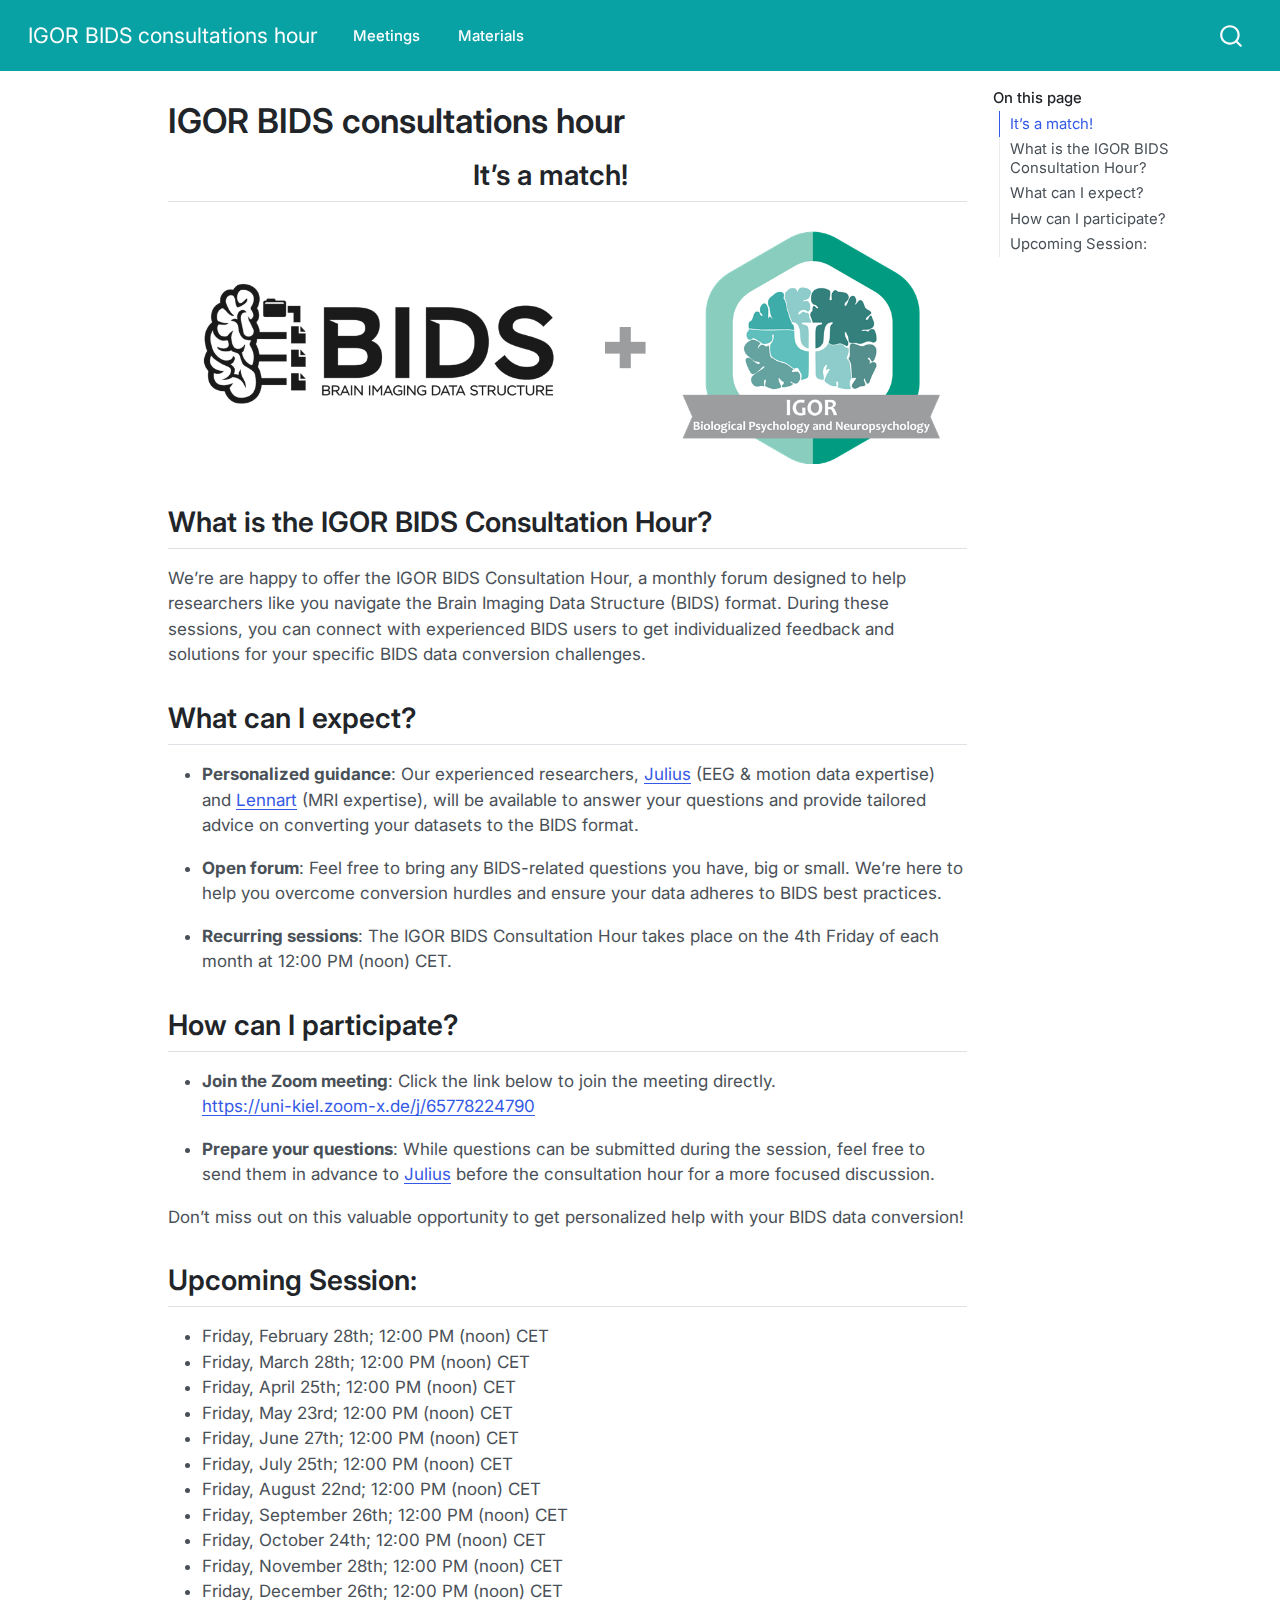
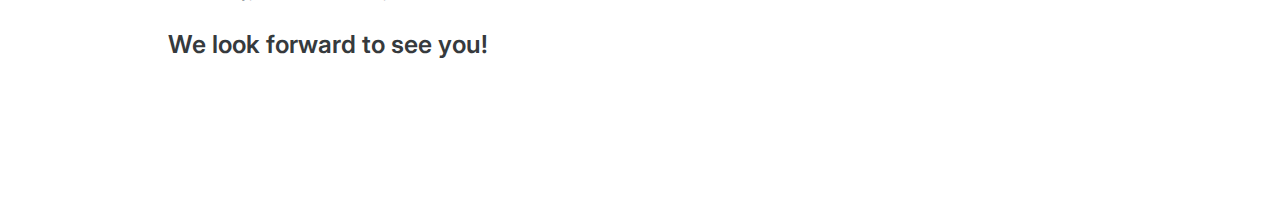
==== commit 047f7baf: "Built site for gh-pages" ====
--- a/index.html
+++ b/index.html
@@ -38,7 +38,7 @@
 <link href="site_libs/quarto-html/quarto-syntax-highlighting-549806ee2085284f45b00abea8c6df48.css" rel="stylesheet" id="quarto-text-highlighting-styles">
 <script src="site_libs/bootstrap/bootstrap.min.js"></script>
 <link href="site_libs/bootstrap/bootstrap-icons.css" rel="stylesheet">
-<link href="site_libs/bootstrap/bootstrap-6948cda131ceb2e9db3287c7f7941ec2.min.css" rel="stylesheet" append-hash="true" id="quarto-bootstrap" data-mode="light">
+<link href="site_libs/bootstrap/bootstrap-e21e302362b9a16b87415c8b0511c00c.min.css" rel="stylesheet" append-hash="true" id="quarto-bootstrap" data-mode="light">
 <script id="quarto-search-options" type="application/json">{
   "location": "navbar",
   "copy-button": false,
@@ -112,12 +112,13 @@
     <h2 id="toc-title">On this page</h2>
    
   <ul>
-  <li><a href="#what-is-the-igor-bids-consultation-hour" id="toc-what-is-the-igor-bids-consultation-hour" class="nav-link active" data-scroll-target="#what-is-the-igor-bids-consultation-hour">What is the IGOR BIDS Consultation Hour?</a></li>
+  <li><a href="#its-a-match" id="toc-its-a-match" class="nav-link active" data-scroll-target="#its-a-match">It’s a match!</a></li>
+  <li><a href="#what-is-the-igor-bids-consultation-hour" id="toc-what-is-the-igor-bids-consultation-hour" class="nav-link" data-scroll-target="#what-is-the-igor-bids-consultation-hour">What is the IGOR BIDS Consultation Hour?</a></li>
   <li><a href="#what-can-i-expect" id="toc-what-can-i-expect" class="nav-link" data-scroll-target="#what-can-i-expect">What can I expect?</a></li>
   <li><a href="#how-can-i-participate" id="toc-how-can-i-participate" class="nav-link" data-scroll-target="#how-can-i-participate">How can I participate?</a></li>
   <li><a href="#upcoming-session" id="toc-upcoming-session" class="nav-link" data-scroll-target="#upcoming-session">Upcoming Session:</a>
   <ul class="collapse">
-  <li><a href="#we-look-forward-to-seeing-you-there" id="toc-we-look-forward-to-seeing-you-there" class="nav-link" data-scroll-target="#we-look-forward-to-seeing-you-there">We look forward to seeing you there!</a></li>
+  <li><a href="#we-look-forward-to-see-you" id="toc-we-look-forward-to-see-you" class="nav-link" data-scroll-target="#we-look-forward-to-see-you">We look forward to see you!</a></li>
   </ul></li>
   </ul>
 </nav>
@@ -144,7 +145,10 @@
 </header>
 
 
-<p><img src="BIDS_Logo.png" class="img-fluid"></p>
+<section id="its-a-match" class="level2 center-text">
+<h2 class="center-text anchored" data-anchor-id="its-a-match">It’s a match!</h2>
+<p><img src="joint_logos.png" class="img-fluid"></p>
+</section>
 <section id="what-is-the-igor-bids-consultation-hour" class="level2">
 <h2 class="anchored" data-anchor-id="what-is-the-igor-bids-consultation-hour">What is the IGOR BIDS Consultation Hour?</h2>
 <p>We’re are happy to offer the IGOR BIDS Consultation Hour, a monthly forum designed to help researchers like you navigate the Brain Imaging Data Structure (BIDS) format. During these sessions, you can connect with experienced BIDS users to get individualized feedback and solutions for your specific BIDS data conversion challenges.</p>
@@ -152,7 +156,7 @@
 <section id="what-can-i-expect" class="level2">
 <h2 class="anchored" data-anchor-id="what-can-i-expect">What can I expect?</h2>
 <ul>
-<li><p><strong>Personalized guidance</strong>: Our experienced researchers, Julius (EEG &amp; motion data expertise) and Lennart (MRI expertise), will be available to answer your questions and provide tailored advice on converting your datasets to the BIDS format.</p></li>
+<li><p><strong>Personalized guidance</strong>: Our experienced researchers, <a href="https://juliuswelzel.github.io/welzel.github.io/">Julius</a> (EEG &amp; motion data expertise) and <a href="https://lennartwittkuhn.com/">Lennart</a> (MRI expertise), will be available to answer your questions and provide tailored advice on converting your datasets to the BIDS format.</p></li>
 <li><p><strong>Open forum</strong>: Feel free to bring any BIDS-related questions you have, big or small. We’re here to help you overcome conversion hurdles and ensure your data adheres to BIDS best practices.</p></li>
 <li><p><strong>Recurring sessions</strong>: The IGOR BIDS Consultation Hour takes place on the 4th Friday of each month at 12:00 PM (noon) CET.</p></li>
 </ul>
@@ -167,9 +171,21 @@
 </section>
 <section id="upcoming-session" class="level2">
 <h2 class="anchored" data-anchor-id="upcoming-session">Upcoming Session:</h2>
-<p>Friday, January 24th; 12:00 PM (noon) CET</p>
-<section id="we-look-forward-to-seeing-you-there" class="level3">
-<h3 class="anchored" data-anchor-id="we-look-forward-to-seeing-you-there">We look forward to seeing you there!</h3>
+<ul>
+<li>Friday, February 28th; 12:00 PM (noon) CET</li>
+<li>Friday, March 28th; 12:00 PM (noon) CET</li>
+<li>Friday, April 25th; 12:00 PM (noon) CET</li>
+<li>Friday, May 23rd; 12:00 PM (noon) CET</li>
+<li>Friday, June 27th; 12:00 PM (noon) CET</li>
+<li>Friday, July 25th; 12:00 PM (noon) CET</li>
+<li>Friday, August 22nd; 12:00 PM (noon) CET</li>
+<li>Friday, September 26th; 12:00 PM (noon) CET</li>
+<li>Friday, October 24th; 12:00 PM (noon) CET</li>
+<li>Friday, November 28th; 12:00 PM (noon) CET</li>
+<li>Friday, December 26th; 12:00 PM (noon) CET</li>
+</ul>
+<section id="we-look-forward-to-see-you" class="level3">
+<h3 class="anchored" data-anchor-id="we-look-forward-to-see-you">We look forward to see you!</h3>
 
 
 </section>
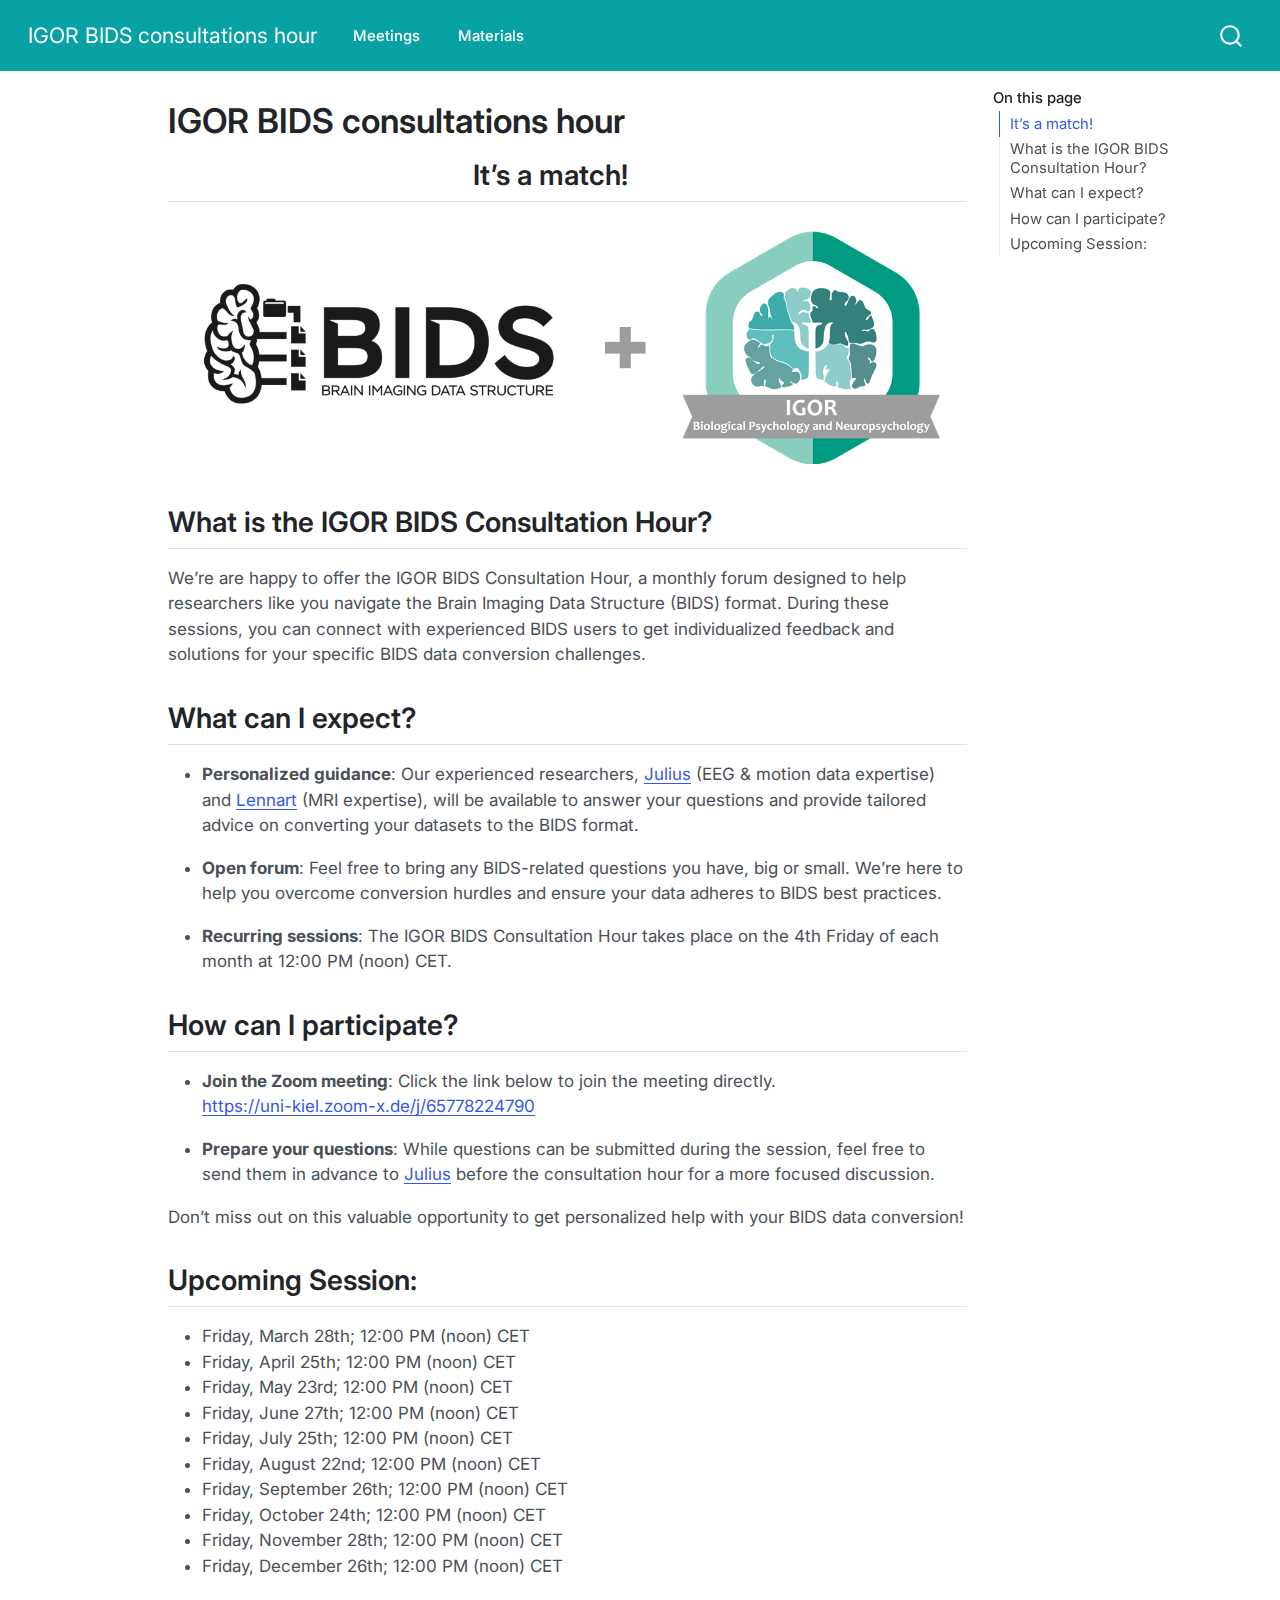
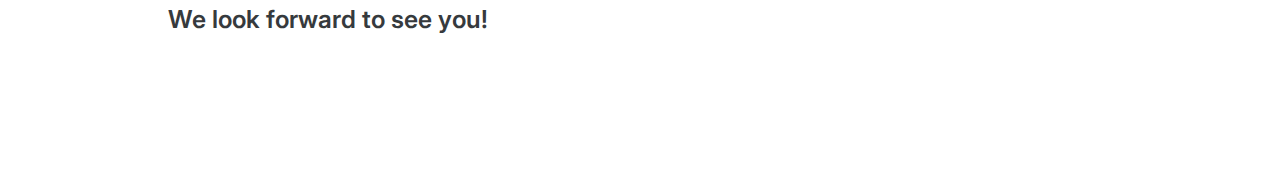
==== commit 872a0962: "Built site for gh-pages" ====
--- a/index.html
+++ b/index.html
@@ -2,7 +2,7 @@
 <html xmlns="http://www.w3.org/1999/xhtml" lang="en" xml:lang="en"><head>
 
 <meta charset="utf-8">
-<meta name="generator" content="quarto-1.6.40">
+<meta name="generator" content="quarto-1.6.42">
 
 <meta name="viewport" content="width=device-width, initial-scale=1.0, user-scalable=yes">
 
@@ -35,10 +35,10 @@
 <script src="site_libs/quarto-html/tippy.umd.min.js"></script>
 <script src="site_libs/quarto-html/anchor.min.js"></script>
 <link href="site_libs/quarto-html/tippy.css" rel="stylesheet">
-<link href="site_libs/quarto-html/quarto-syntax-highlighting-549806ee2085284f45b00abea8c6df48.css" rel="stylesheet" id="quarto-text-highlighting-styles">
+<link href="site_libs/quarto-html/quarto-syntax-highlighting-2f5df379a58b258e96c21c0638c20c03.css" rel="stylesheet" id="quarto-text-highlighting-styles">
 <script src="site_libs/bootstrap/bootstrap.min.js"></script>
 <link href="site_libs/bootstrap/bootstrap-icons.css" rel="stylesheet">
-<link href="site_libs/bootstrap/bootstrap-e21e302362b9a16b87415c8b0511c00c.min.css" rel="stylesheet" append-hash="true" id="quarto-bootstrap" data-mode="light">
+<link href="site_libs/bootstrap/bootstrap-c1bc5a964349899704bf8b06de04472a.min.css" rel="stylesheet" append-hash="true" id="quarto-bootstrap" data-mode="light">
 <script id="quarto-search-options" type="application/json">{
   "location": "navbar",
   "copy-button": false,
@@ -172,7 +172,6 @@
 <section id="upcoming-session" class="level2">
 <h2 class="anchored" data-anchor-id="upcoming-session">Upcoming Session:</h2>
 <ul>
-<li>Friday, February 28th; 12:00 PM (noon) CET</li>
 <li>Friday, March 28th; 12:00 PM (noon) CET</li>
 <li>Friday, April 25th; 12:00 PM (noon) CET</li>
 <li>Friday, May 23rd; 12:00 PM (noon) CET</li>
--- a/site_libs/quarto-html/quarto-syntax-highlighting-2f5df379a58b258e96c21c0638c20c03.css
+++ b/site_libs/quarto-html/quarto-syntax-highlighting-2f5df379a58b258e96c21c0638c20c03.css
@@ -0,0 +1,205 @@
+/* quarto syntax highlight colors */
+:root {
+  --quarto-hl-ot-color: #003B4F;
+  --quarto-hl-at-color: #657422;
+  --quarto-hl-ss-color: #20794D;
+  --quarto-hl-an-color: #5E5E5E;
+  --quarto-hl-fu-color: #4758AB;
+  --quarto-hl-st-color: #20794D;
+  --quarto-hl-cf-color: #003B4F;
+  --quarto-hl-op-color: #5E5E5E;
+  --quarto-hl-er-color: #AD0000;
+  --quarto-hl-bn-color: #AD0000;
+  --quarto-hl-al-color: #AD0000;
+  --quarto-hl-va-color: #111111;
+  --quarto-hl-bu-color: inherit;
+  --quarto-hl-ex-color: inherit;
+  --quarto-hl-pp-color: #AD0000;
+  --quarto-hl-in-color: #5E5E5E;
+  --quarto-hl-vs-color: #20794D;
+  --quarto-hl-wa-color: #5E5E5E;
+  --quarto-hl-do-color: #5E5E5E;
+  --quarto-hl-im-color: #00769E;
+  --quarto-hl-ch-color: #20794D;
+  --quarto-hl-dt-color: #AD0000;
+  --quarto-hl-fl-color: #AD0000;
+  --quarto-hl-co-color: #5E5E5E;
+  --quarto-hl-cv-color: #5E5E5E;
+  --quarto-hl-cn-color: #8f5902;
+  --quarto-hl-sc-color: #5E5E5E;
+  --quarto-hl-dv-color: #AD0000;
+  --quarto-hl-kw-color: #003B4F;
+}
+
+/* other quarto variables */
+:root {
+  --quarto-font-monospace: SFMono-Regular, Menlo, Monaco, Consolas, "Liberation Mono", "Courier New", monospace;
+}
+
+pre > code.sourceCode > span {
+  color: #003B4F;
+}
+
+code span {
+  color: #003B4F;
+}
+
+code.sourceCode > span {
+  color: #003B4F;
+}
+
+div.sourceCode,
+div.sourceCode pre.sourceCode {
+  color: #003B4F;
+}
+
+code span.ot {
+  color: #003B4F;
+  font-style: inherit;
+}
+
+code span.at {
+  color: #657422;
+  font-style: inherit;
+}
+
+code span.ss {
+  color: #20794D;
+  font-style: inherit;
+}
+
+code span.an {
+  color: #5E5E5E;
+  font-style: inherit;
+}
+
+code span.fu {
+  color: #4758AB;
+  font-style: inherit;
+}
+
+code span.st {
+  color: #20794D;
+  font-style: inherit;
+}
+
+code span.cf {
+  color: #003B4F;
+  font-weight: bold;
+  font-style: inherit;
+}
+
+code span.op {
+  color: #5E5E5E;
+  font-style: inherit;
+}
+
+code span.er {
+  color: #AD0000;
+  font-style: inherit;
+}
+
+code span.bn {
+  color: #AD0000;
+  font-style: inherit;
+}
+
+code span.al {
+  color: #AD0000;
+  font-style: inherit;
+}
+
+code span.va {
+  color: #111111;
+  font-style: inherit;
+}
+
+code span.bu {
+  font-style: inherit;
+}
+
+code span.ex {
+  font-style: inherit;
+}
+
+code span.pp {
+  color: #AD0000;
+  font-style: inherit;
+}
+
+code span.in {
+  color: #5E5E5E;
+  font-style: inherit;
+}
+
+code span.vs {
+  color: #20794D;
+  font-style: inherit;
+}
+
+code span.wa {
+  color: #5E5E5E;
+  font-style: italic;
+}
+
+code span.do {
+  color: #5E5E5E;
+  font-style: italic;
+}
+
+code span.im {
+  color: #00769E;
+  font-style: inherit;
+}
+
+code span.ch {
+  color: #20794D;
+  font-style: inherit;
+}
+
+code span.dt {
+  color: #AD0000;
+  font-style: inherit;
+}
+
+code span.fl {
+  color: #AD0000;
+  font-style: inherit;
+}
+
+code span.co {
+  color: #5E5E5E;
+  font-style: inherit;
+}
+
+code span.cv {
+  color: #5E5E5E;
+  font-style: italic;
+}
+
+code span.cn {
+  color: #8f5902;
+  font-style: inherit;
+}
+
+code span.sc {
+  color: #5E5E5E;
+  font-style: inherit;
+}
+
+code span.dv {
+  color: #AD0000;
+  font-style: inherit;
+}
+
+code span.kw {
+  color: #003B4F;
+  font-weight: bold;
+  font-style: inherit;
+}
+
+.prevent-inlining {
+  content: "</";
+}
+
+/*# sourceMappingURL=35eb38a806ee71ea6d2563be2308c832.css.map */
